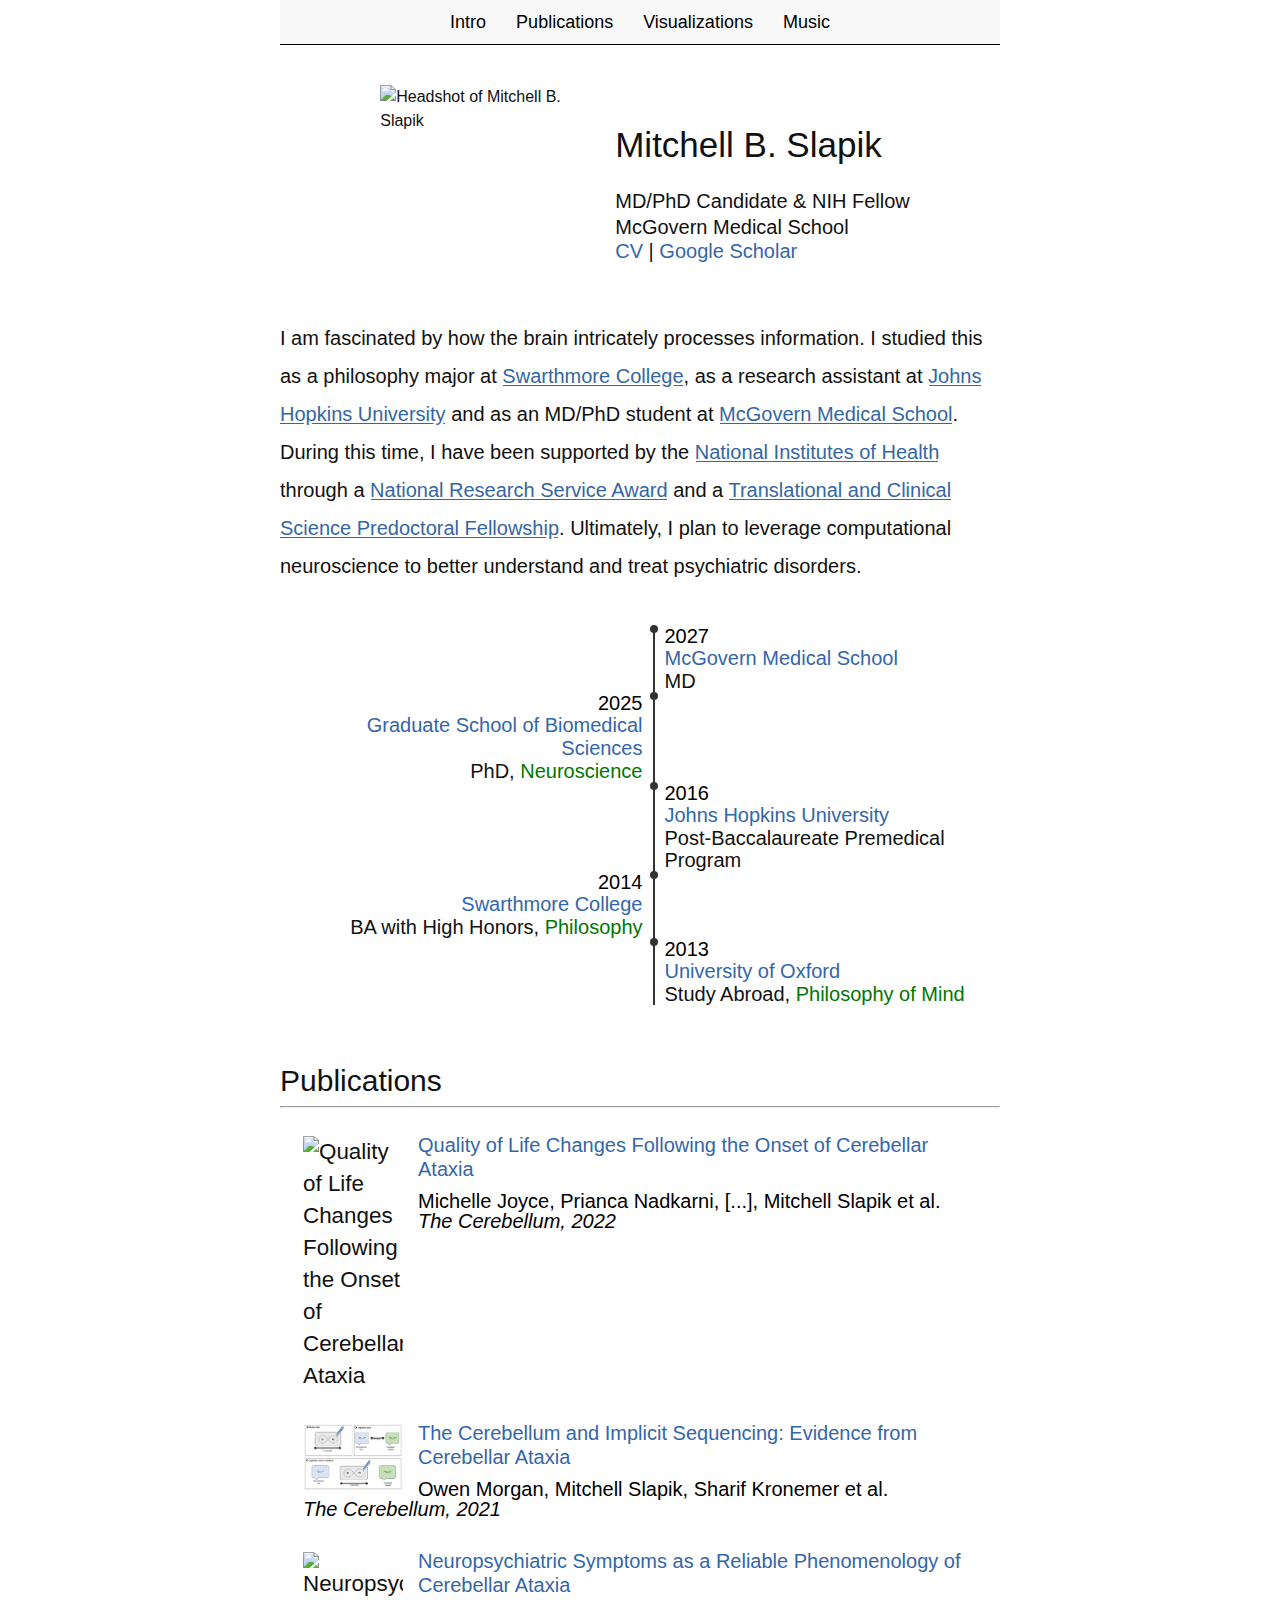
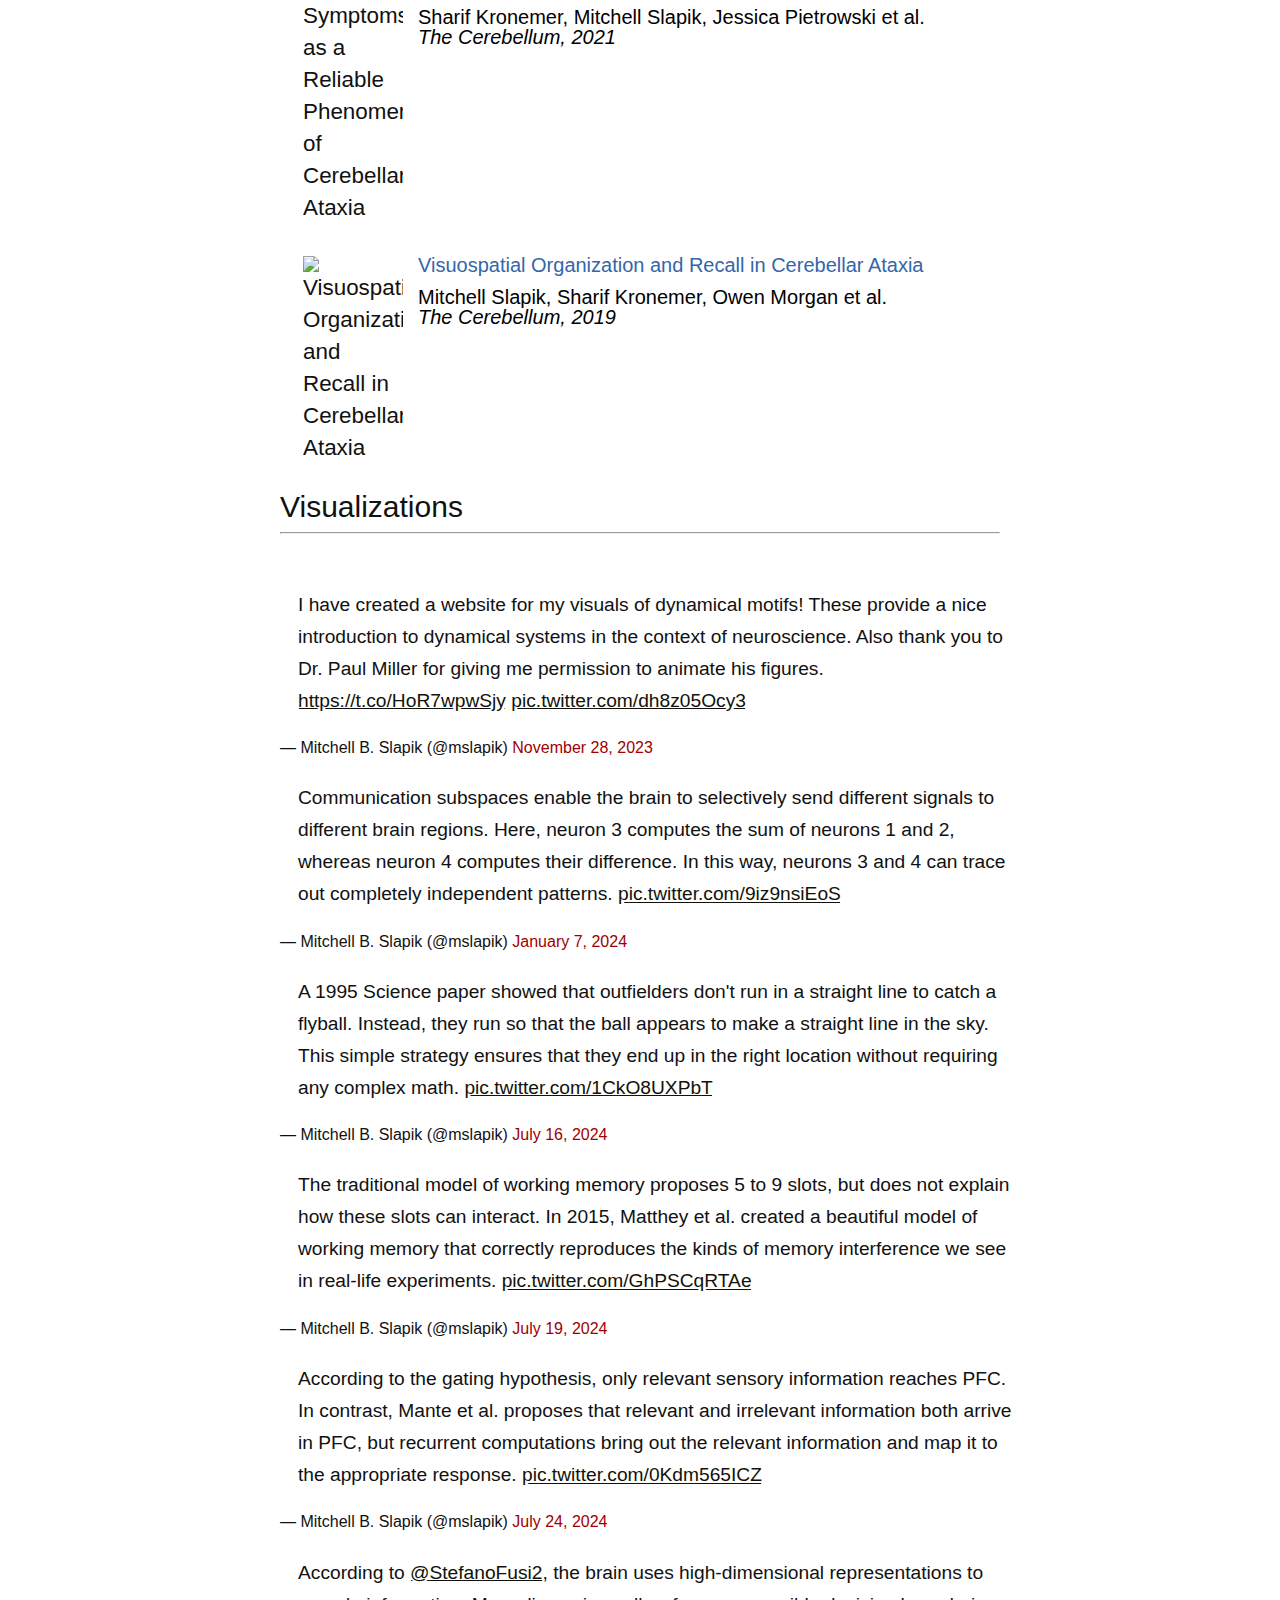
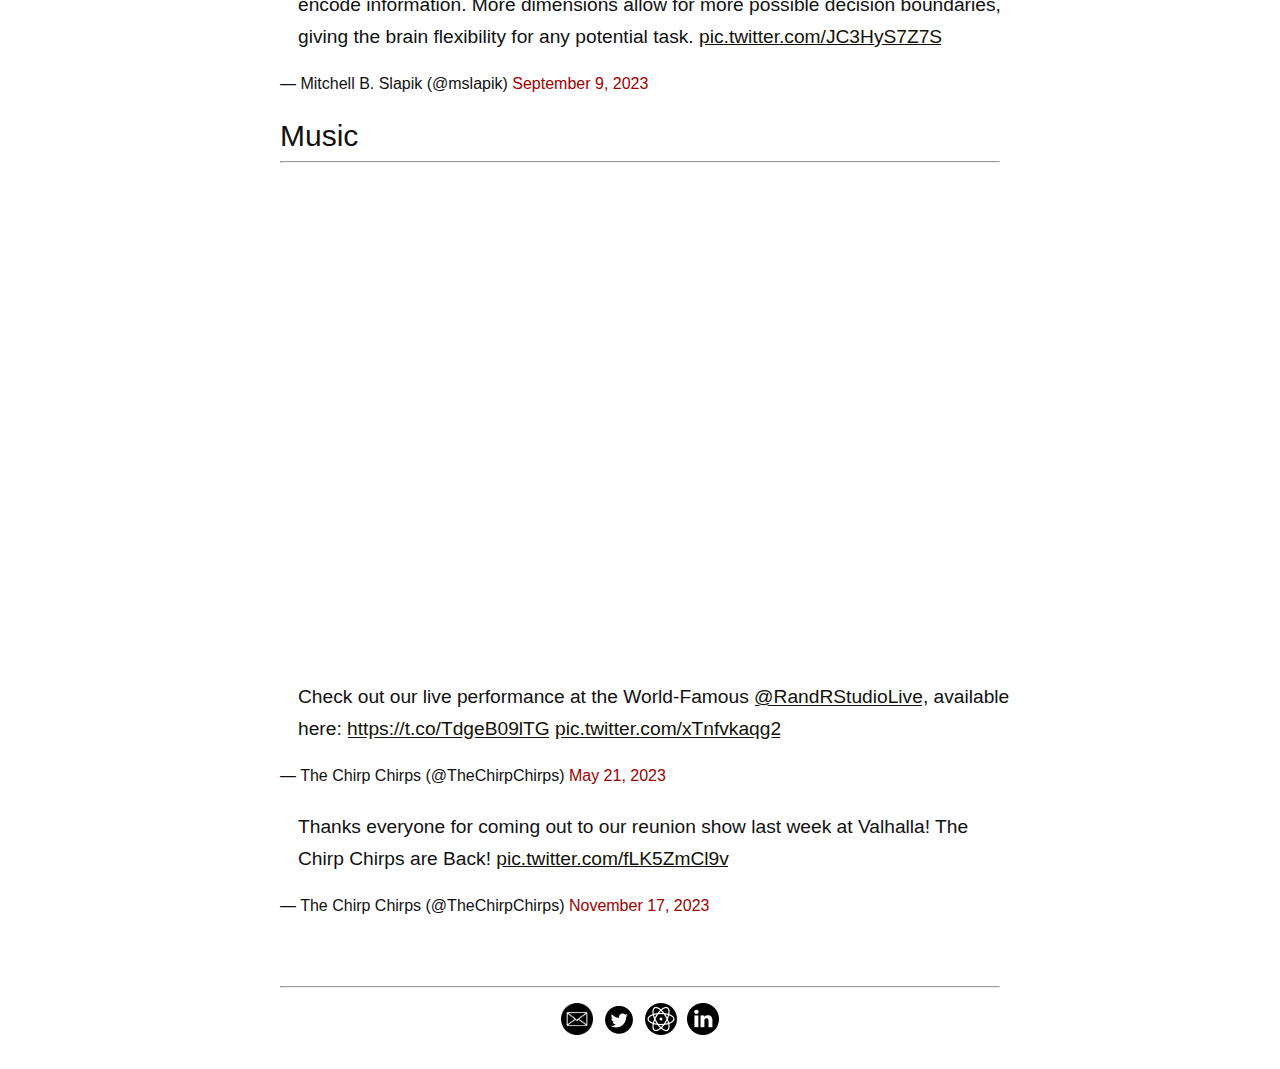
==== index.html @ 514d512d "Update index.html" ====
<!DOCTYPE html>
<html>

<head>
  <meta charset="utf-8">
  <meta http-equiv="X-UA-Compatible" content="IE=edge">
  <meta name="viewport" content="width=device-width, initial-scale=1.0, user-scalable=0" />
  <link rel="stylesheet" type="text/css" href="css/about.css" media="all">
  <!-- <link rel="stylesheet" type="text/css" href="./tufte.css" media="all" /> -->

  <title>About Mitchell B. Slapik</title>
  <!-- developed by https://www.fiverr.com/email_design  /> -->
  <meta name="description" content="Mitchell Slapik MD/PhD Candidate McGovern Medical School">
  <meta name="keywords" content="Mitchell Slapik, MD/PhD Candidate, Neuroscience, McGovern Medical School">
  <meta name="author" content="Mitchell Slapik">
  
  <!-- Google Fonts loaded here depending on setting in _data/options.yml true loads font, blank does not-->
  <link rel="stylesheet" type="text/css" href="css/css-tufte.css">
  <link rel="preconnect" href="https://fonts.googleapis.com">
  <link rel="preconnect" href="https://fonts.gstatic.com" crossorigin>
  <link href="https://fonts.googleapis.com/css2?family=Aptos&display=swap" rel="stylesheet">

  <style>
    /* Smooth scrolling */
    html {
      scroll-behavior: smooth;
    }

    /* Add margin-bottom to create space below the Spotify widget */
    .music-container {
      display: flex;
      justify-content: center;
      align-items: center;
      margin-top: 20px;
      margin-bottom: 20px;
    }

    /* Optional: If you want to add space above the footer */
    footer {
      margin-top: 20px; /* Adjust this margin as needed */
    }

    /* Optional: If you want to limit the width of the container */
    .music-container iframe {
      max-width: 100%;
    }

    /* Add this style rule to remove underlines from hyperlinks */
    a {
      text-decoration: none;
    }

    /* Menu styles */
    .menu {
      display: flex;
      justify-content: center;
      background-color: #f8f8f8;
      padding: 10px 0;
      position: sticky;
      top: 0;
      z-index: 1000;
      border-bottom: 1px solid #000000;
    }

    .menu a {
      margin: 0 15px;
      font-size: 18px;
      color: black;
      text-decoration: none;
    }

    .menu a:hover {
      text-decoration: underline;
    }

    /* Mobile menu styles */
    .menu-icon {
      display: none;
      cursor: pointer;
    }

    .dropdown-menu {
      display: none;
      flex-direction: column;
      background-color: #f8f8f8;
      width: 100%;
      border-top: none;
      max-height: 0;
      overflow: hidden;
      transition: max-height 0.5s ease-in-out, border-bottom 0.5s ease-in-out;
      border-bottom: 1px solid transparent;
    }

    .dropdown-menu a {
      margin: 5px 0;
      font-size: 18px;
      color: black;
      text-decoration: none;
      text-align: center;
      padding: 10px 0;
    }

    .dropdown-menu a:hover {
      text-decoration: underline;
    }

    .dropdown-menu.open {
      border-bottom-color: #000000;
    }

    @media (max-width: 768px) {
      .menu {
        justify-content: space-between;
        padding: 10px;
      }

      .menu a {
        display: none;
      }

      .menu-icon {
        display: block;
        width: 100%;
        text-align: center;
      }

      .dropdown-menu {
        display: flex;
      }
    }
  </style>
</head>

<body class="full-width">

  <header>
    <div class="menu">
      <div class="menu-icon" onclick="toggleMenu()">&#9776;</div>
      <a href="#intro">Intro</a>
      <a href="#publications">Publications</a>
      <a href="#visualizations">Visualizations</a>
      <a href="#music">Music</a>
    </div>
    <div class="dropdown-menu" id="dropdownMenu">
      <a href="#intro" onclick="scrollToSection('#intro')">Intro</a>
      <a href="#publications" onclick="scrollToSection('#publications')">Publications</a>
      <a href="#visualizations" onclick="scrollToSection('#visualizations')">Visualizations</a>
      <a href="#music" onclick="scrollToSection('#music')">Music</a>
    </div>
  </header>

  <article>
    <!-- set title / toggle blog vs not blog -->

    <div id="intro" style="text-decoration: none; padding-top: 30px;">
      <div style="display:table;" class="mblmdl">
        <div class="headshot">
          <img src="images/headshot.jpeg" style="width:100%; max-width:250px;" alt="Headshot of Mitchell B. Slapik">
        </div>
        <div style="margin-top:50px;">
          <h4 style="font-size:35px; line-height:40px; font-weight:500; ">Mitchell B. Slapik </h4><br>
          
          <span style="font-size: 20px;">MD/PhD Candidate & NIH Fellow</span><br>
          <div style="font-size:20px">McGovern Medical School</div>
          <div style="font-size:20px"><a style="color: rgb(52, 102, 170); text-decoration:none;" href="https://mitchellslapik.github.io/slapik | cv.pdf">CV</a> | <a style="color:rgb(52, 102, 170); text-decoration:none;" href="https://scholar.google.com/citations?user=2Y5HWYsAAAAJ&amp;hl=en">Google Scholar</a></div>
          <br>
          <img src="images/headshot.jpeg" style="width:100%; max-width:300px; margin-left: 30px;" class="mblview" alt="Headshot of Mitchell B. Slapik">
        </div>
      </div>

      <p></p>

      <p class="intro" style="padding-top: 10px; text-decoration: none;"> I am fascinated by how the brain intricately processes information. I studied this as a philosophy major at <a style="color:rgb(52, 102, 170);" href="https://www.swarthmore.edu/">Swarthmore College</a>, as a research assistant at <a style="color:rgb(52, 102, 170);" href="https://www.jhu.edu/">Johns Hopkins University</a> and as an MD/PhD student at <a style="color:rgb(52, 102, 170);" href="https://med.uth.edu/">McGovern Medical School</a>. 
        During this time, I have been supported by the <a style="color:rgb(52, 102, 170);" href="https://www.nih.gov/">National Institutes of Health</a> through a <a style="color:rgb(52, 102, 170);" href="https://researchtraining.nih.gov/programs/fellowships/F30">National Research Service Award</a> and a <a style="color:rgb(52, 102, 170);" href="https://gsbs.uth.edu/ccts-tl1/">Translational and Clinical Science Predoctoral Fellowship</a>.
        Ultimately, I plan to leverage computational neuroscience to better understand and treat psychiatric disorders.
        <br>
        </p>
    </div>

    <!-- Timeline section -->
    <div class="container" style="padding-top: 20px; padding-bottom: 60px; font-size:20px line-height:110" id="timeline">
      <div class="timelineitem">
        <div class="tdate" style="line-height:110%">2027</div>
        <a class="ttitle" href="https://med.uth.edu/" style="line-height:110%; font-weight:500">McGovern Medical School</a>
        <div class="tdesc" style="font-size:20px; line-height:110%">MD</div>
      </div>
      <div class="timelineitem">
        <div class="tdate" style="line-height:110%">2025</div>
        <a class="ttitle" href="https://gsbs.uth.edu/" style="line-height:110%; font-weight:500">Graduate School of Biomedical Sciences</a>
        <div class="tdesc" style="font-size:20px; line-height:110%">PhD, <span class="thigh">Neuroscience</span></div>
        <!-- <div class="tdesc" style="font-size:20px; line-height:110%">Advisor: Valentin Dragoi</div> -->
      </div>
      <div class="timelineitem">
        <div class="tdate" style="line-height:110%">2016</div>
        <a class="ttitle" href="https://www.jhu.edu/" style="line-height:110%; font-weight:500">Johns Hopkins University</a>
        <div class="tdesc" style="font-size:20px; line-height:110%">Post-Baccalaureate Premedical Program </div>
        <!-- <div class="tdesc" style="font-size:20px; line-height:110%">Advisor: Cherie Marvel </div> -->
      </div>
      <div class="timelineitem">
        <div class="tdate" style="line-height:110%">2014</div>
        <a class="ttitle" href="https://www.swarthmore.edu/" style="line-height:110%; font-weight:500">Swarthmore College</a>
        <div class="tdesc" style="font-size:20px; line-height:110%">BA with High Honors, <span class="thigh">Philosophy</span></div>
      </div>
      <div class="timelineitem">
        <div class="tdate" style="line-height:110%">2013</div>
        <a class="ttitle" href="https://www.ox.ac.uk/" style="line-height:110%; font-weight:500">University of Oxford</a>
        <div class="tdesc" style="font-size:20px; line-height:110%">Study Abroad, <span class="thigh">Philosophy of Mind</span></div>
      </div>
    </div>

    <!-- Publications section -->
    <div id="publications">
      <span style="font-size:30px; line-height:32px; " class="hash">Publications</span>
      <hr style="color:#000000; ">

      <div class="pub">
        <ul>
          <li> <img src="images/quality.png" class="pub-image" alt="Quality of Life Changes Following the Onset of Cerebellar Ataxia">
            <div class="pub-info">
              <h3><a style="font-style:normal; font-weight:500; color:rgb(52, 102, 170)" href="https://link.springer.com/article/10.1007/s12311-022-01393-5">Quality of Life Changes Following the Onset of Cerebellar Ataxia</a></h3>
              <a style="font-size:20px; color:black;" href="https://link.springer.com/article/10.1007/s12311-022-01393-5"> Michelle Joyce, Prianca Nadkarni, [...], <b style="font-weight: 400;">Mitchell Slapik</b> et al.<br>
                <i>The Cerebellum, 2022</i><br>
                <img src="images/quality.png" class="onlyMble" width="130" height="auto" alt="Quality of Life Changes Following the Onset of Cerebellar Ataxia">
              </a>
            </div>
          </li>
          <li> <img src="images/implicit.png" class="pub-image" alt="The Cerebellum and Implicit Sequencing: Evidence from Cerebellar Ataxia">
            <div class="pub-info">
              <h3><a style="font-style:normal; font-weight:500; color:rgb(52, 102, 170)" href="https://link.springer.com/article/10.1007/s12311-020-01206-7">The Cerebellum and Implicit Sequencing: Evidence from Cerebellar Ataxia</a></h3>
              <a style="font-size:20px; color:black;" href="https://link.springer.com/article/10.1007/s12311-020-01206-7"> Owen Morgan, <b style="font-weight: 400;">Mitchell Slapik</b>, Sharif Kronemer et al.<br>
                <i>The Cerebellum, 2021</i><br>
                <img src="images/implicit.png" class="onlyMble" width="130" height="auto" alt="The Cerebellum and Implicit Sequencing: Evidence from Cerebellar Ataxia">
              </a>
            </div>
          </li>
          <li> <img src="images/neuropsych.png" class="pub-image" alt="Neuropsychiatric Symptoms as a Reliable Phenomenology of Cerebellar Ataxia">
            <div class="pub-info">
              <h3><a style="font-style:normal; font-weight:500; color:rgb(52, 102, 170)" href="https://link.springer.com/article/10.1007/s12311-020-01195-7">Neuropsychiatric Symptoms as a Reliable Phenomenology of Cerebellar Ataxia</a></h3>
              <a style="font-size:20px; color:black;" href="https://link.springer.com/article/10.1007/s12311-020-01195-7"> Sharif Kronemer, <b style="font-weight: 400;">Mitchell Slapik</b>, Jessica Pietrowski et al.<br>
                <i>The Cerebellum, 2021</i><br>
                <img src="images/neuropsych.png" class="onlyMble" width="130" height="auto" alt="Neuropsychiatric Symptoms as a Reliable Phenomenology of Cerebellar Ataxia">
              </a>
            </div>
          </li>
          <li> <img src="images/visuospatial.jpeg" class="pub-image" alt="Visuospatial Organization and Recall in Cerebellar Ataxia">
            <div class="pub-info">
              <h3> <a style="font-style:normal; font-weight:500; color:rgb(52, 102, 170)" href="https://link.springer.com/article/10.1007/s12311-018-0948-z">Visuospatial Organization and Recall in Cerebellar Ataxia</a></h3>
              <a style="font-size:20px; color:black;" href="https://link.springer.com/article/10.1007/s12311-018-0948-z"> <b style="font-weight: 400;">Mitchell Slapik</b>, Sharif Kronemer, Owen Morgan et al.<br>
                <i>The Cerebellum, 2019</i><br>
                <img src="images/visuospatial.jpeg" class="onlyMble" width="130" height="auto" alt="Visuospatial Organization and Recall in Cerebellar Ataxia">
              </a>
            </div>
          </li>
        </ul>
        <!-- end publication list! -->
      </div>
    </div>

    <!-- Visualizations section -->
    <div id="visualizations">
      <span style="font-size:30px; line-height:32px; " class="hash">Visualizations</span>
      <hr style="color:#000000; ">
      <br>

      <div class="tweets">
        <blockquote class="twitter-tweet">
          <p lang="en" dir="ltr">I have created a website for my visuals of dynamical motifs! These provide a nice introduction to dynamical systems in the context of neuroscience. Also thank you to Dr. Paul Miller for giving me permission to animate his figures. <a href="https://t.co/HoR7wpwSjy">https://t.co/HoR7wpwSjy</a> <a href="https://t.co/dh8z05Ocy3">pic.twitter.com/dh8z05Ocy3</a></p>
          &mdash; Mitchell B. Slapik (@mslapik) <a href="https://twitter.com/mslapik/status/1729318711184539787?ref_src=twsrc%5Etfw">November 28, 2023</a>
        </blockquote>
        <script async src="https://platform.twitter.com/widgets.js" charset="utf-8"></script>
        <blockquote class="twitter-tweet">
          <p lang="en" dir="ltr">Communication subspaces enable the brain to selectively send different signals to different brain regions. Here, neuron 3 computes the sum of neurons 1 and 2, whereas neuron 4 computes their difference. In this way, neurons 3 and 4 can trace out completely independent patterns. <a href="https://t.co/9iz9nsiEoS">pic.twitter.com/9iz9nsiEoS</a></p>
          &mdash; Mitchell B. Slapik (@mslapik) <a href="https://twitter.com/mslapik/status/1744142687966478567?ref_src=twsrc%5Etfw">January 7, 2024</a>
        </blockquote>
        <script async src="https://platform.twitter.com/widgets.js" charset="utf-8"></script>
        <blockquote class="twitter-tweet">
          <p lang="en" dir="ltr">A 1995 Science paper showed that outfielders don't run in a straight line to catch a flyball. Instead, they run so that the ball appears to make a straight line in the sky. This simple strategy ensures that they end up in the right location without requiring any complex math. <a href="https://t.co/1CkO8UXPbT">pic.twitter.com/1CkO8UXPbT</a></p>
          &mdash; Mitchell B. Slapik (@mslapik) <a href="https://twitter.com/mslapik/status/1813031547580350524?ref_src=twsrc%5Etfw">July 16, 2024</a>
        </blockquote>
        <script async src="https://platform.twitter.com/widgets.js" charset="utf-8"></script>
        <blockquote class="twitter-tweet">
          <p lang="en" dir="ltr">The traditional model of working memory proposes 5 to 9 slots, but does not explain how these slots can interact. In 2015, Matthey et al. created a beautiful model of working memory that correctly reproduces the kinds of memory interference we see in real-life experiments. <a href="https://t.co/GhPSCqRTAe">pic.twitter.com/GhPSCqRTAe</a></p>
          &mdash; Mitchell B. Slapik (@mslapik) <a href="https://twitter.com/mslapik/status/1814142629493325954?ref_src=twsrc%5Etfw">July 19, 2024</a>
        </blockquote>
        <script async src="https://platform.twitter.com/widgets.js" charset="utf-8"></script>
        <blockquote class="twitter-tweet">
          <p lang="en" dir="ltr">According to the gating hypothesis, only relevant sensory information reaches PFC. In contrast, Mante et al. proposes that relevant and irrelevant information both arrive in PFC, but recurrent computations bring out the relevant information and map it to the appropriate response. <a href="https://t.co/0Kdm565ICZ">pic.twitter.com/0Kdm565ICZ</a></p>
          &mdash; Mitchell B. Slapik (@mslapik) <a href="https://twitter.com/mslapik/status/1816258734672220517?ref_src=twsrc%5Etfw">July 24, 2024</a>
        </blockquote>
        <script async src="https://platform.twitter.com/widgets.js" charset="utf-8"></script>
        <blockquote class="twitter-tweet">
          <p lang="en" dir="ltr">According to <a href="https://twitter.com/StefanoFusi2?ref_src=twsrc%5Etfw">@StefanoFusi2</a>, the brain uses high-dimensional representations to encode information. More dimensions allow for more possible decision boundaries, giving the brain flexibility for any potential task. <a href="https://t.co/JC3HyS7Z7S">pic.twitter.com/JC3HyS7Z7S</a></p>
          &mdash; Mitchell B. Slapik (@mslapik) <a href="https://twitter.com/mslapik/status/1700545481703588263?ref_src=twsrc%5Etfw">September 9, 2023</a>
        </blockquote>
        <script async src="https://platform.twitter.com/widgets.js" charset="utf-8"></script>
      </div>
      <br>
    </div>

    <!-- Music section -->
    <div id="music">
      <span style="font-size:30px; line-height:32px; ">Music</span> <br>
      <hr style="color:#000000; ">
      <br>
      
      <div class="music-container">
        <iframe style="border-radius:12px" src="https://open.spotify.com/embed/album/6KdzEUEBoN6nJVFHIMqw7b?utm_source=generator" width="550" height="400" frameBorder="0" allowfullscreen="" allow="autoplay; clipboard-write; encrypted-media; fullscreen; picture-in-picture" loading="lazy"></iframe>
      </div>
      <br>
      <div class="tweets">
        <blockquote class="twitter-tweet">
          <p lang="en" dir="ltr">Check out our live performance at the World-Famous <a href="https://twitter.com/RandRStudioLive?ref_src=twsrc%5Etfw">@RandRStudioLive</a>, available here: <a href="https://t.co/TdgeB09lTG">https://t.co/TdgeB09lTG</a> <a href="https://t.co/xTnfvkaqg2">pic.twitter.com/xTnfvkaqg2</a></p>
          &mdash; The Chirp Chirps (@TheChirpChirps) <a href="https://twitter.com/TheChirpChirps/status/1660347862041985025?ref_src=twsrc%5Etfw">May 21, 2023</a></blockquote>
        <script async src="https://platform.twitter.com/widgets.js" charset="utf-8"></script>
        <blockquote class="twitter-tweet"><p lang="en" dir="ltr">Thanks everyone for coming out to our reunion show last week at Valhalla! The Chirp Chirps are Back! <a href="https://t.co/fLK5ZmCl9v">pic.twitter.com/fLK5ZmCl9v</a></p>&mdash; The Chirp Chirps (@TheChirpChirps) <a href="https://twitter.com/TheChirpChirps/status/1725333888560517512?ref_src=twsrc%5Etfw">November 17, 2023</a></blockquote> <script async src="https://platform.twitter.com/widgets.js" charset="utf-8"></script>

        <br>
      </div>
      <br>
    </div>
  </article>

  <footer>
    <hr style="color:#000000;">
    <table border="0" cellspacing="0" cellpadding="0" align="center" class="social">
      <tr>
        <td><a href="mailto:mslapik@gmail.com" target="_blank"><img src="images/email.png" style="width:32px; height:32px;" alt="Email"></a></td>
        <td width="10">&nbsp;</td>
        <td><a href="https://twitter.com/mslapik" target="_blank"><img src="images/twitter.png" style="width:32px; height:32px;" alt="Twitter"></a></td>
        <td width="10">&nbsp;</td>
        <td><a href="https://scholar.google.com/citations?user=2Y5HWYsAAAAJ&hl=en" target="_blank"><img src="images/scholar.png" style="width:32px; height:32px;" alt="Google Scholar"></a></td>
        <td width="10">&nbsp;</td>
        <td><a href="https://www.linkedin.com/in/mitchell-b-slapik-52444a247/" target="_blank"><img src="images/linkedin.png" style="width:32px; height:32px;" alt="LinkedIn"></a></td>
      </tr>
    </table>
    <br>
  </footer>

  <script>
    function toggleMenu() {
      var menu = document.getElementById('dropdownMenu');
      if (menu.style.maxHeight) {
        menu.style.maxHeight = null;
        menu.classList.remove('open');
      } else {
        menu.style.maxHeight = menu.scrollHeight + "px";
        menu.classList.add('open');
      }
    }

    function scrollToSection(id) {
      var menuHeight = document.querySelector('.menu').offsetHeight;
      const element = document.querySelector(id);
      const offset = element.getBoundingClientRect().top + window.scrollY - menuHeight;
      window.scrollTo({
        top: offset,
        behavior: 'smooth'
      });
    }
  </script>
</body>
</html>
---- css/about.css ----
@charset "UTF-8";
/* Nicola Potts Global Styles */


/* http://meyerweb.com/eric/tools/css/reset/ 
   v2.0 | 20110126
   License: none (public domain)
*/
@import url('https://fonts.googleapis.com/css2?family=Aptoss&display=swap');

html, body, div, span, applet, object, iframe,
h1, h2, h3, h4, h5, h6, p, blockquote, pre,
a, abbr, acronym, address, big, cite, code,
del, dfn, em, img, ins, kbd, q, s, samp,
small, strike, strong, sub, sup, tt, var,
b, u, i, center,
dl, dt, dd, ol,
ul, li,
fieldset, form, label, legend,
table, caption, tbody, tfoot, thead, tr, th, td,
article, aside, canvas, details, embed, 
figure, figcaption, footer, header, hgroup, 
menu, nav, output, ruby, section, summary,
time, mark, audio, video {
  margin: 0;
  
  padding: 0;
  border: 0;
  font-size: 100%;
  font-family: 'Aptos', sans-serif;
	max-width: 800px; /* Adjust this value as needed */
    margin-left: auto;
    margin-right: auto;
  /*font: bistream vera sans;*/
}

/* HTML5 display-role reset for older browsers */
article, aside, details, figcaption, figure, 
footer, header, hgroup, menu, nav, section {
  display: block;
}
body {
  line-height: 125%;
font-family: 'Aptos', sans-serif;
  font-weight: 300 !important;
  background-color:#FFF !important;
  font-family: 'Aptos', sans-serif;
}

a{text-decoration: none;}

ol, ul {
  list-style: none;
}

blockquote:before, blockquote:after,
q:before, q:after {
  content: '';
  content: none;
}
table {
  border-collapse: collapse;
  border-spacing: 0;
  font-family: 'Aptos', sans-serif;
 
  margin:0 auto;
	max-width: 800px; /* Adjust this value as needed */
    margin-left: auto;
    margin-right: auto;
}



.standfirst h2{
  font-size: 40px !important;
  line-height: 44px !important;
   font-weight:400 !important;
}

/* general classes */

body {
  min-height:100%;
  /*max-width: 900px;*/
  width: 100%;
  font-family: 'Aptos', sans-serif;
}


p.align-right {
  width:100%;
  text-align:right;
}

/* text general */

body {
  /*font-family: 'Roboto', sans-serif;*/
  color:#000000;
  font-size:20px;
  line-height:24px;
  margin: 0 auto;
  
}


h1 { 
  /*font-family: 'Roboto', sans-serif;*/
  font-size: 35px;
  font-weight: 300;
  line-height: 74px;
  margin-left:-0px;
  margin-top: 5px;
  margin-bottom:-0px;
  -webkit-font-smoothing: antialiased;
   color: rgb(52, 102, 170);
}

h2 { 
  font-size: 30px;
  line-height: 30px;
  margin-bottom:0.4em;
   font-style:normal;
  -webkit-font-smoothing: antialiased;
  font-weight:300;
}

h3 { 
  font-size: 20px;
  line-height: 36px;
  margin-bottom:0.6em;
  -webkit-font-smoothing: antialiased;
  font-weight:300;
  width:80%;
}

p em {
  /*font-family: 'Roboto', sans-serif;;*/
  font-style:normal;
}

p, ul {
  margin-bottom:1em;
}

.icon {
  display: inline-block;
}

.standfirst {
  font-size: 20px;
  line-height: 26px;
  -webkit-font-smoothing: antialiased;
  margin-bottom: 0px;
  display:table-cell;
  vertical-align:middle;
  padding-left:10px;
}


.headshot {
  display:table-cell;
  vertical-align:top;
  max-width: 225px;
  padding: 10px;
  margin-right:10px;
}

/* Layout */

#container {
  position:relative;
  /*width:980px;*/
/*  margin:80px auto 80px auto;
  padding:0 40px 0 40px;*/
  z-index:100;
max-width: 800px; /* Adjust this value as needed */
    margin-left: auto;
    margin-right: auto;
}

#container h4{ margin-bottom:-30px;	
max-width: 800px; /* Adjust this value as needed */
    margin-left: auto;
    margin-right: auto;}

/* publication list */
.pub {
  font-size:16px;
}
.pub h3 {
  font-size:20px;
  width: 100%;
  text-transform:none;
  line-height: 120%;
  font-weight: 300;
   color: rgb(52, 102, 170);
}
.pub ul {
  list-style-type: none;
}

.pub li img {
  float: left;
  margin: 0 15px 0 0;
}
 
.pub li p {
  text-align: left;
}
 
.pub li {
  padding: 5px;
  overflow: auto;
}
 
.pub li:hover {
  background: #eee;
  cursor: pointer;
}

.pub blockquote {
  font-size:20px;
  font-style:none;
}

/* image to the left of pub info */
.pub .pub-image {
  float: left;
  width: 100px;
}
 /*
div .pub-info {
  float:left;
  width: 78%;
  margin-left: 20px;
  margin-right: 20px;
  margin-bottom: 0px;
  line-height: 1.2;
 
  overflow: hidden;
  max-height: 120px;
  -webkit-transition: max-height .6s linear;
  -moz-transition: max-height .6s linear;
  transition: max-height .6s linear;
  */
}

.pub-info p {
  line-height: 1.2;
}
.pub-info{
  line-height: 20px !important;
}

.pub-info blockquote {
  text-align: justify;
}

.pub-info h3 {
  margin-bottom: 10px;
  margin-top:-3px;
  font-size:20px;
}

/* hidden div for abstract */
.abstract {
  text-align: justify;
  display: none;
  width: auto;
  height: auto;
  padding-bottom: 20px;
}

.desktopview{ display:block;}
.mblview{ display:none;}

.intro {
  font-size: 20px;
  line-height:190%;
  font-family: 'Aptos', sans-serif;
}



#timeline {
  font-size: 20
	  ;
  font-weight: 300;
}
@media (min-width: 768px) 
	{
		  .timelineitem:nth-child(odd) {
			left: 12.5px;
			margin-left: 50%;
			border-left: 2px solid #333;
			text-align: left;
			 line-height:20px;
			 font-family: 'Aptos', sans-serif;
		  }
		  
		 

		  .timelineitem:nth-child(even) {
			left: -12.5px;
			margin-right: 50%;
			margin-left: 5px;
			border-right: 2px solid #333;
			text-align: right;
			 line-height:20px;
			 font-family: 'Aptos', sans-serif;
		  }
		  .timelineitem {
			width: 50%;
			position: relative;
			padding: 0px 10px 0px 10px;
			 line-height:20px;
			 font-family: 'Aptos', sans-serif;
		  }
		  .timelineitem:nth-child(odd):before {
		   left: -5px;
		  }
		  .timelineitem:nth-child(even):before {
			right: -5px;
		  }
		  
		  .hash{text-align: center !important;} 
		  
		
	}

.timelineitem:before {
  width: 8px;
  height: 8px;
  background: #333;
  content: "";
  display: block;
  position: absolute;
  top: 0;
  border-radius: 5px;
}

.onlyMble{ display:none;}

@media (max-width: 767px) 
	{
		  .timelineitem {
			border-left: 5px solid #333;
			text-align: left;
			margin-left: 10px;
			padding: 5px;
			position: relative;
		  }
		  .timelineitem:before {
			left: -8px;
		  }

		  
		   .mblmdl {
		  
		  text-align: center !important;
		  
		  margin:0 auto !important;
		  margin-top:-50px !important;
		  
		}
		center{padding-top:10px !important;}
    
	}

.tdate {
  font-size: 20px;
  font-weight: 300;
  margin-bottom: 0px;
  line-height:26px;
  color:#000000;
}
.ttitle {
  font-size: 20px;
  font-weight: 300;
  line-height:26px;
color: rgb(52, 102, 170);
}
.tdesc {
  font-size: 20px;
  font-weight: 300;
  line-height:26px;
}
@media (max-width: 768px) 
	{
		  .tdate {
			font-size: 20px;
			line-height:28px;
		  }
		  .ttitle {
			font-size: 20px;
			line-height:28px;
		  }
		  .tdesc {
			font-size: 20px;
			line-height:28px;
		  }
		  
		  .onlyMble{ display:block; padding-bottom:20px; padding-top:5px; padding-left:31%;padding-top: 30px!important; }
		  
      .pub li img{padding-top: 30px!important;}
		  header > nav.group, body footer { width: 100%; text-align:left !important;color:#000000; font-weight:300; font-family: 'Aptos', sans-serif; font-size:20px;}
	
		  
		  .pub-image{display:none;}
		  
		  .headshot{ display:none;}
		.mblview{ display:block;margin-left: 0px !important;}

		  
		  .standfirst h2{
		  font-size: 30px !important;
		  line-height: 36px !important;
		   font-weight:500;
		}
		.intro {
		  font-size: 20px !important;	
		text-decoration: none;

		}

		.pub {
		  font-size: 20px !important;
		  line-height:150% !important;
			
		}

	}
	
.thigh {
  color: #070;
}
.quote {
  color: #777;
  text-align: center;
  font-style: normal;
  font-weight: 300;
  padding: 90px 0 50px;
}

.music {
    display: flex;
    flex-wrap: wrap;
    gap: 0px;
}

@media (min-width: 1024px){
    .tweets {
        display: flex;
        flex-wrap: wrap;
/*        justify-content: space-between;*/
    }
    .tweets .twitter-tweet.twitter-tweet-rendered {
        margin-top: 0px!important;
    justify-content: center;
    align-items: center;    }
}
---- css/css-tufte.css ----
@charset "UTF-8";
/*****************************************************************************/
/*
/* Tufte Jekyll blog theme
/* Based on Tufte CSS by Dave Liepmann ( https://github.com/edwardtufte/tufte-css )
/*
/* The README.md will show you how to set up your site along with other goodies
/*****************************************************************************/


@import url('https://fonts.googleapis.com/css2?family=Open+Sans&display=swap');

/* This file contains all the constants for colors and font styles */
/** Syntax highlighting styles */
.highlight { margin-bottom: 15px; }

.highlight { background: #fffff8; }


/* clearfix hack after Cederholm (group class name) */
.group:after { content: ""; display: table; clear: both; }

html, body { height: 100%; }

html { text-align: baseline; font-size: 11px; -webkit-font-smoothing: antialiased; -moz-osx-font-smoothing: grayscale; }

@media screen and (min-width: 800px) { html, body, p { font-size: 12px; } }

@media screen and (min-width: 900px) { html, body, p { font-size: 13px; } }

@media screen and (min-width: 1000px) { html, body, p { font-size: 14px; } }

@media screen and (min-width: 1100px) { html, body, p { font-size: 15px; } }

@media screen and (min-width: 1200px) { html, body, p { font-size: 16px; } }

@media screen and (min-width: 1300px) { html, body, p { font-size: 17px; } }

.mjx-math { font-size: 1.3rem; }

a { color: #a00000; text-decoration: none; }
a {
  text-decoration: none;
}

p > a, cite > a, span > a { color: #111; text-decoration: none; background: -webkit-linear-gradient(#fffff8, #fffff8), -webkit-linear-gradient(#fffff8, #fffff8), -webkit-linear-gradient(currentColor, currentColor); background: linear-gradient(#fffff8, #fffff8), linear-gradient(#fffff8, #fffff8), linear-gradient(currentColor, currentColor); -webkit-background-size: 0.05em 1px, 0.05em 1px, 1px 1px; -moz-background-size: 0.05em 1px, 0.05em 1px, 1px 1px; background-size: 0.05em 1px, 0.05em 1px, 1px 1px; background-repeat: no-repeat, no-repeat, repeat-x; text-shadow: 0.03em 0 #fffff8, -0.03em 0 #fffff8, 0 0.03em #fffff8, 0 -0.03em #fffff8, 0.06em 0 #fffff8, -0.06em 0 #fffff8, 0.09em 0 #fffff8, -0.09em 0 #fffff8, 0.12em 0 #fffff8, -0.12em 0 #fffff8, 0.15em 0 #fffff8, -0.15em 0 #fffff8; background-position: 0% 93%, 100% 93%, 0% 93%; }

body { width: 87.5%; margin-left: auto; margin-right: auto; padding-left: 12.5%; 'Open Sans', sans-serif; background-color: #fffff8; color: #111; max-width: 1400px; counter-reset: sidenote-counter; }

h1 { font-weight: 400; margin-top: 1.568rem; margin-bottom: 1.568rem; font-size: 2.5rem; line-height: 0.784; }

h2 { font-style: normal; font-weight: 300; margin-top: 1.866666666666667rem; margin-bottom: 0; font-size: 2.1rem; line-height: 0.933333333333333; }

h3 { font-style: italic; font-weight: 400; font-size: 1.8rem; margin-top: 2.1777777777777778rem; margin-bottom: 0; line-height: 1.08888888888889; }

p .subtitle { font-style: italic; margin-top: 2.1777777777777778rem; margin-bottom: 2.1777777777777778rem; font-size: 1.8rem; display: block; line-height: 1.08888888888889; }

p, ol, ul { font-size: 1.4rem; }

p, li { line-height: 2rem; margin-top: 1.4rem; padding-right: 2rem; vertical-align: baseline; }

/* Chapter Epigraphs */
div.epigraph { margin: 3.5636rem 0; }

div.epigraph > blockquote { margin-top: 3rem; margin-bottom: 3rem; }

div.epigraph > blockquote, div.epigraph > blockquote > p { font-style: italic; }

div.epigraph > blockquote > footer { font-style: normal; width: 45%; padding-left: 2.5%; padding-right: 2.5%; padding-top: 0; margin-top: 0.4455rem; margin-bottom: 3.1182rem; }

div.epigraph > blockquote > footer > cite { font-style: italic; }

/* end chapter epigraphs styles */
blockquote p, blockquote footer { width: 45%; padding-left: 2.5%; padding-right: 2.5%; font-size: larger; }

blockquote footer { font-size: 1.1rem; line-height: 1.78181818; margin-top: 1.78181818rem; margin-bottom: 1.78181818rem; text-align: right; }

/* blockquote footer { width: 45%; text-align: right; } */
.sans { font-family: "Gill Sans", "Gill Sans MT", "Gotham Narrow", "Lato", Calibri, sans-serif; letter-spacing: .03em; }

pre, pre code, p code, p pre code { font-family: Consolas, "Liberation Mono", Menlo, Courier, monospace; font-size: 1.2rem; line-height: 1.71428571; margin-top: 1.71428571rem; }

h1 code, h2 code, h3 code { font-size: 0.80em; }

/*-- Table styling section - For Tufte-Jekyll, booktabs style is default for Markdown tables  --*/
table, table.booktabs { width: auto; border-spacing: 0px; border-top: 0; border-bottom: 0; }

.booktabs th, th { border-bottom: 1px solid #333333; padding: 0.65ex 0.5em 0.4ex 0.5em; font-weight: normal; }

th, td { font-size: 1.2rem; line-height: 1.71428571; }

.booktabs th.cmid, th { border-bottom: 1px solid #737373; }

.booktabs th.nocmid { border-bottom: none; }

.booktabs tbody tr:first-child td, tr:first-child td { padding-top: 0.65ex; }

/* add space between thead row and tbody */
/*.booktabs td, td { padding-left: 0.5em; padding-right: 0.5em; text-align: left; }*/

.booktabs caption, caption { font-size: 90%; text-align: left; width: auto; margin-left: auto; margin-right: auto; margin-top: 1ex; caption-side: top; }

.booktabs tbody tr, .booktabs thead tr th.l, .booktabs td.l { text-align: left !important; }

.booktabs tbody tr, .booktabs thead tr th.c, .booktabs td.c { text-align: center !important; }

.booktabs tbody tr, .booktabs thead tr th.r, .booktabs td.r { text-align: right !important; }

.table-caption { float: right; clear: right; margin-right: -60%; width: 50%; margin-top: 0; margin-bottom: 0; font-size: 1.0rem; line-height: 1.96; }

/* -- End of Table Styling section --*/
/* Basic Layout stuff --*/
article { position: relative; padding: 1 rem 0rem 2.5rem 0rem; }

section { padding-top: 1rem; padding-bottom: 1rem; }

ul, ol { width: 95%; list-style-type: none; }

figure, figure img.maincolumn { max-width: 55%; -webkit-margin-start: 0; -webkit-margin-end: 0; margin-bottom: 3em; }

figcaption { float: right; clear: right; margin-right: -50%; margin-top: 0; margin-bottom: 0; font-size: 1.0rem; line-height: 1.6; vertical-align: baseline; position: relative; max-width: 40%; }

figure.fullwidth figcaption { float: left; margin-right: 0%; margin-left: 33%; max-width: 100%; }

img { max-width: 100%; }

.sidenote, .marginnote { float: right; clear: right; margin-right: -60%; width: 50%; margin-top: 0; margin-bottom: 1.96rem; font-size: 1.0rem; line-height: 1.96; vertical-align: baseline; position: relative; }

li .sidenote, li .marginnote { margin-right: -80%; }

blockquote .sidenote, blockquote .marginnote { margin-right: -79%; }

.sidenote-number { counter-increment: sidenote-counter; }

.sidenote-number:after, .sidenote:before { content: counter(sidenote-counter) " "; font-family: et-bembo-roman-old-style; color: #a00000; position: relative; vertical-align: baseline; }

.sidenote-number:after { content: counter(sidenote-counter); font-size: 1rem; top: -0.5rem; left: 0.1rem; }

.sidenote:before { content: counter(sidenote-counter) ". "; color: #a00000; top: 0rem; }

p, footer, div.table-wrapper, .MJXc-display { width: 100%; }

div.table-wrapper, table { overflow-x: auto; }

@media screen and (max-width: 760px) { p, footer { width: 100%; } pre code { width: 87.5%; } ul { width: 100%; } figure { max-width: 90%; } figcaption, figure.fullwidth figcaption { margin-right: 0%; max-width: none; } blockquote p, blockquote footer, div.epigraph > blockquote > footer, .MJXc-display { width: 80%; padding-left: 5%; padding-right: 5%; } }

.marginnote code, .sidenote code { font-size: 1rem; }

pre { width: 52.5%; padding-left: 2.5%; overflow-x: auto; }

.fullwidth, li.listing div { max-width: 90%; }

.full-width .sidenote, .full-width .sidenote-number, .full-width .marginnote { display: none; }

span.newthought { font-variant: small-caps; font-size: 1.2em; letter-spacing: 0.05rem; }

input.margin-toggle { display: none; }

label.sidenote-number { display: inline; }

label.margin-toggle:not(.sidenote-number) { display: none; }


@media (max-width: 760px) { label.margin-toggle:not(.sidenote-number) { display: inline; color: #a00000; } .sidenote, .marginnote { display: none; } .margin-toggle:checked + .sidenote, .margin-toggle:checked + .marginnote { display: block; float: left; left: 1rem; clear: both; width: 95%; margin: 1rem 2.5%; vertical-align: baseline; position: relative; } label { cursor: pointer; } pre, pre code, p code, p pre code { width: 90%; padding: 0; } .table-caption { display: block; float: right; clear: both; width: 98%; margin-top: 1rem; margin-bottom: 0.5rem; margin-left: 1%; margin-right: 1%; vertical-align: baseline; position: relative; }  div.table-wrapper { border-right: 1px solid #efefef; } img { max-width: 100%; } figcaption.maincolumn-figure, figure.fullwidth figcaption { float: none; text-align: center; } figure.fullwidth figcaption { margin-left: 0; } }

/*--- End of Basic Layout stuff from tufte.css ---*/
/* -- Jekyll specific styling --*/
.contrast { color: #a00000; }

.smaller { font-size: 80%; }



nav.group a.active:before { content: "\0003c\000a0"; }

nav.group a.active:after { content: "\000a0\0003e"; }

header > nav a { font-size: 1.2rem; font-family: "Gill Sans", "Gill Sans MT", "Gotham Narrow", "Lato", Calibri, sans-serif;   color: #a00000; padding-top: 1.5rem; text-decoration: none; display: inline-block; float: left; margin-top: 0; margin-bottom: 0; padding-right: 2rem; vertical-align: baseline; }

header > nav a img { height: 5rem; position: relative; max-width: 100%; top: -1.5rem; }

ul.footer-links, .credits { list-style: none; text-align: center; margin: 0 auto; }

ul.footer-links li { display: inline; padding: 0.5rem 0.25rem; }

.credits { padding: 1rem 0rem; }

.credits { font-family: "Gill Sans", "Gill Sans MT", "Gotham Narrow", "Lato", Calibri, sans-serif; }

.credits a { color: #a00000; }

body.full-width, .content-listing, ul.content-listing li.listing { width: 90%; margin-left: auto; margin-right: auto; padding: 0% 5%; }

.full-width article p { width: 100% !important; }

h1.content-listing-header { font-style: normal; text-transform: uppercase; letter-spacing: 0.2rem; font-size: 1.8rem; }

li.listing hr { width: 100%; }

.listing, .listing h3 { display: inline-block; margin: 0; }

li.listing { margin: 0; }

li.listing p { width: 100%; }

li.listing:last-of-type { border-bottom: none; margin-bottom: 1.4rem; }

li.listing h3.new { text-transform: uppercase; font-style: normal; }

hr.slender { border: 0; height: 1px; margin-top: 1.4rem; margin-bottom: 1.4rem; background-image: -webkit-linear-gradient(left, rgba(0, 0, 0, 0), rgba(0, 0, 0, 0.75), rgba(0, 0, 0, 0)); background-image: -moz-linear-gradient(left, rgba(0, 0, 0, 0), rgba(0, 0, 0, 0.75), rgba(0, 0, 0, 0)); background-image: -ms-linear-gradient(left, rgba(0, 0, 0, 0), rgba(0, 0, 0, 0.75), rgba(0, 0, 0, 0)); background-image: -o-linear-gradient(left, rgba(0, 0, 0, 0), rgba(0, 0, 0, 0.75), rgba(0, 0, 0, 0)); }

@media screen { .print-footer { display: none; } }

@media print { * { -webkit-transition: none !important; transition: none !important; } *, *:before, *:after { background: transparent !important; box-shadow: none !important; text-shadow: none !important; } @page { margin: 0.75in 0.5in 0.75in 0.5in;
    orphans: 4;
    widows: 2; } body { font-size: 12pt; } html body span.print-footer { font-family: "Gill Sans", "Gill Sans MT", "Gotham Narrow", "Lato", Calibri, sans-serif; font-size: 9pt; margin-top: 22.4pt; padding-top: 4pt; border-top: 1px solid #000; } thead { display: table-header-group; } tr, img { page-break-inside: avoid; } img { max-width: 100% !important; } p, h2, h3 { orphans: 4; widows: 4; } article h2, article h2 h3, article h3, article h3 h4, article h4, article h4 h5 { page-break-after: avoid; } body header, body footer { display: none; } }

/* --- Icomoon icon fonts CSS --*/
@font-face { font-family: 'icomoon'; src: url("../fonts/fonts-icomoon.eot"); src: url("../fonts/fonts-icomoon.eot#iefix") format("embedded-opentype"), url("../fonts/fonts-icomoon.ttf") format("truetype"), url("../fonts/fonts-icomoon.woff") format("woff"), url("../fonts/fonts-icomoon.svg") format("svg"); font-weight: normal; font-style: normal; font-display: block; }

[class^="icon-"], [class*=" icon-"] { /* use !important to prevent issues with browser extensions that change fonts */ font-family: 'icomoon' !important; speak: none; font-style: normal; font-weight: normal; font-variant: normal; text-transform: none; line-height: 1; /* Better Font Rendering =========== */ -webkit-font-smoothing: antialiased; -moz-osx-font-smoothing: grayscale; }

.icon-mail3:before { content: "\ea85"; }

.icon-amazon:before { content: "\ea87"; }

.icon-google2:before { content: "\ea89"; }

.icon-facebook2:before { content: "\ea91"; }

.icon-twitter:before { content: "\ea96"; }

.icon-rss2:before { content: "\ea9c"; }

.icon-youtube:before { content: "\ea9d"; }

.icon-vimeo2:before { content: "\eaa1"; }

.icon-lanyrd:before { content: "\eaa2"; }

.icon-flickr3:before { content: "\eaa5"; }

.icon-behance2:before { content: "\eaa9"; }

.icon-dropbox:before { content: "\eaae"; }

.icon-github:before { content: "\eab0"; }

.icon-blogger2:before { content: "\eab8"; }

.icon-soundcloud2:before { content: "\eac4"; }

.icon-skype:before { content: "\eac5"; }

.icon-reddit:before { content: "\eac6"; }

.icon-linkedin:before { content: "\eac9"; }

.icon-pinterest:before { content: "\ead1"; }

.icon-paypal:before { content: "\ead8"; }

.icon-html-five:before { content: "\eae4"; }

/*-- End of Icomoon icon font section --*/

/*# sourceMappingURL=tufte.css.map */
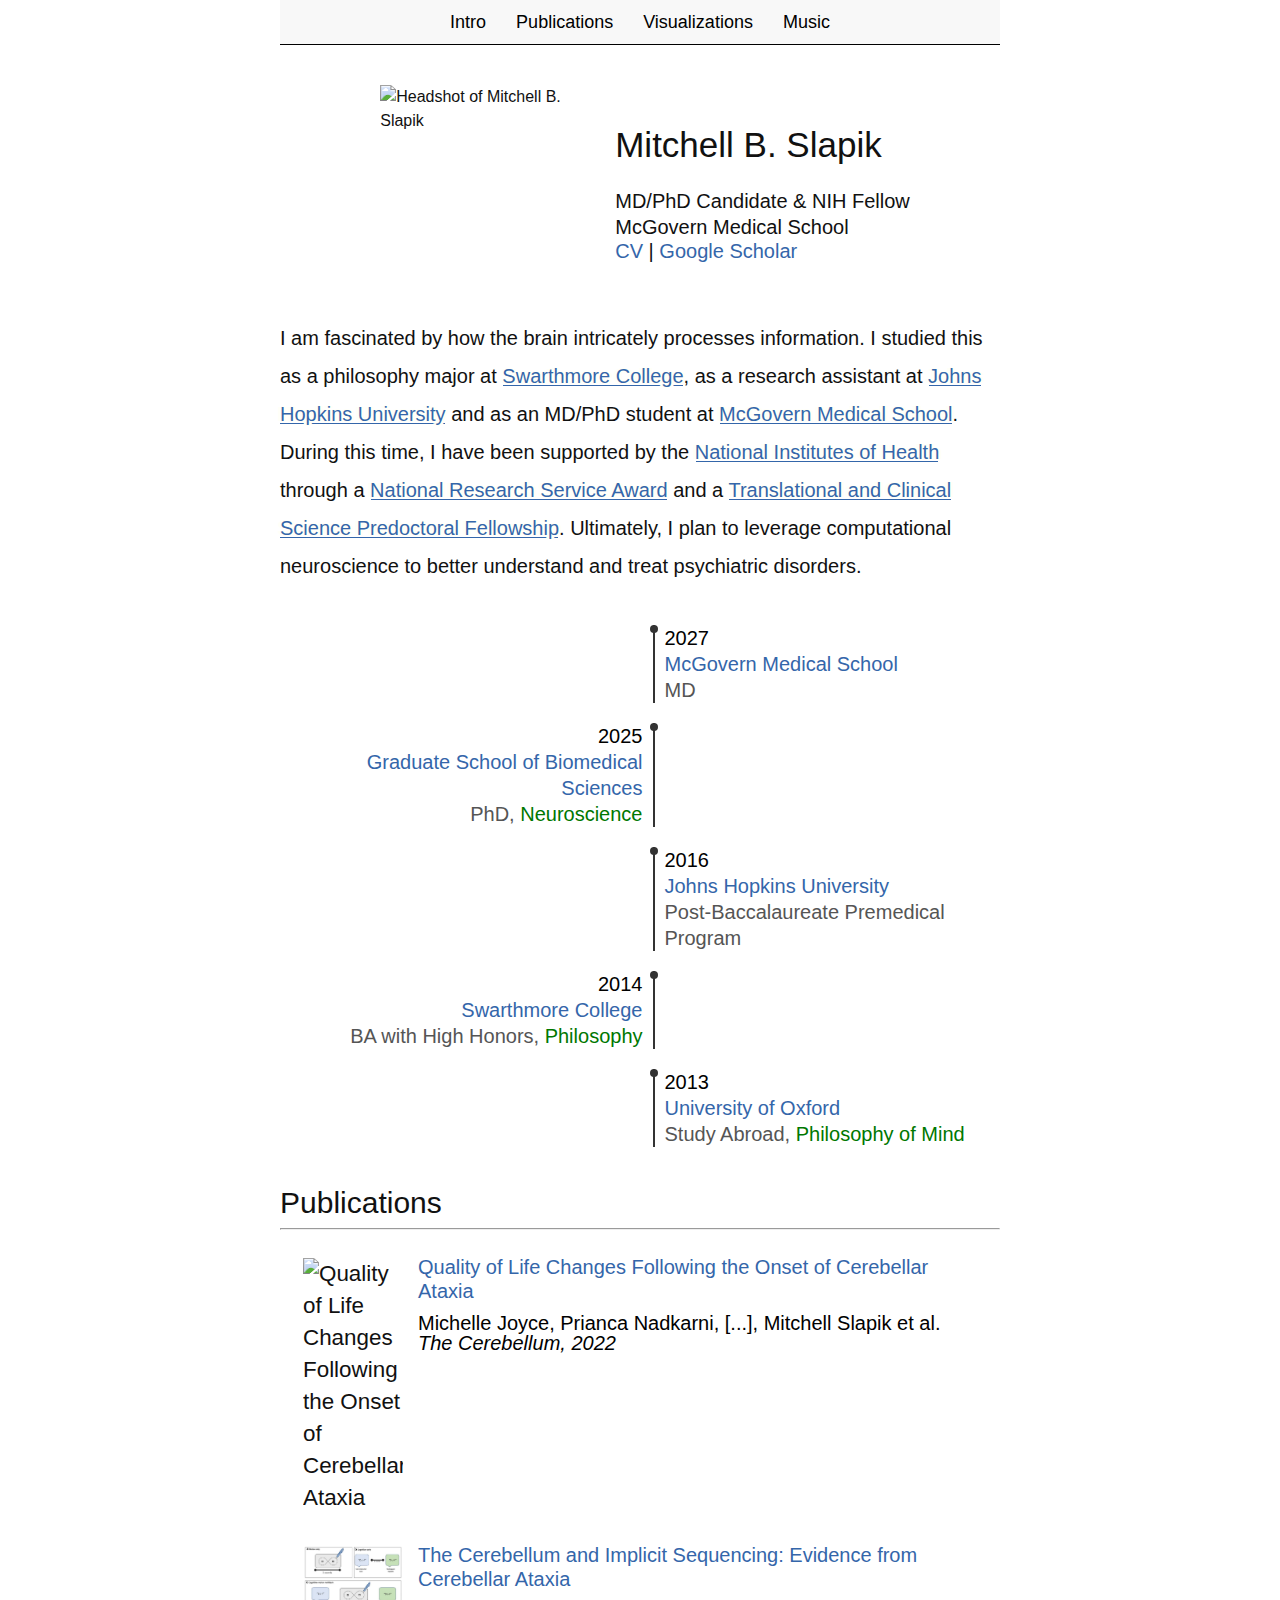
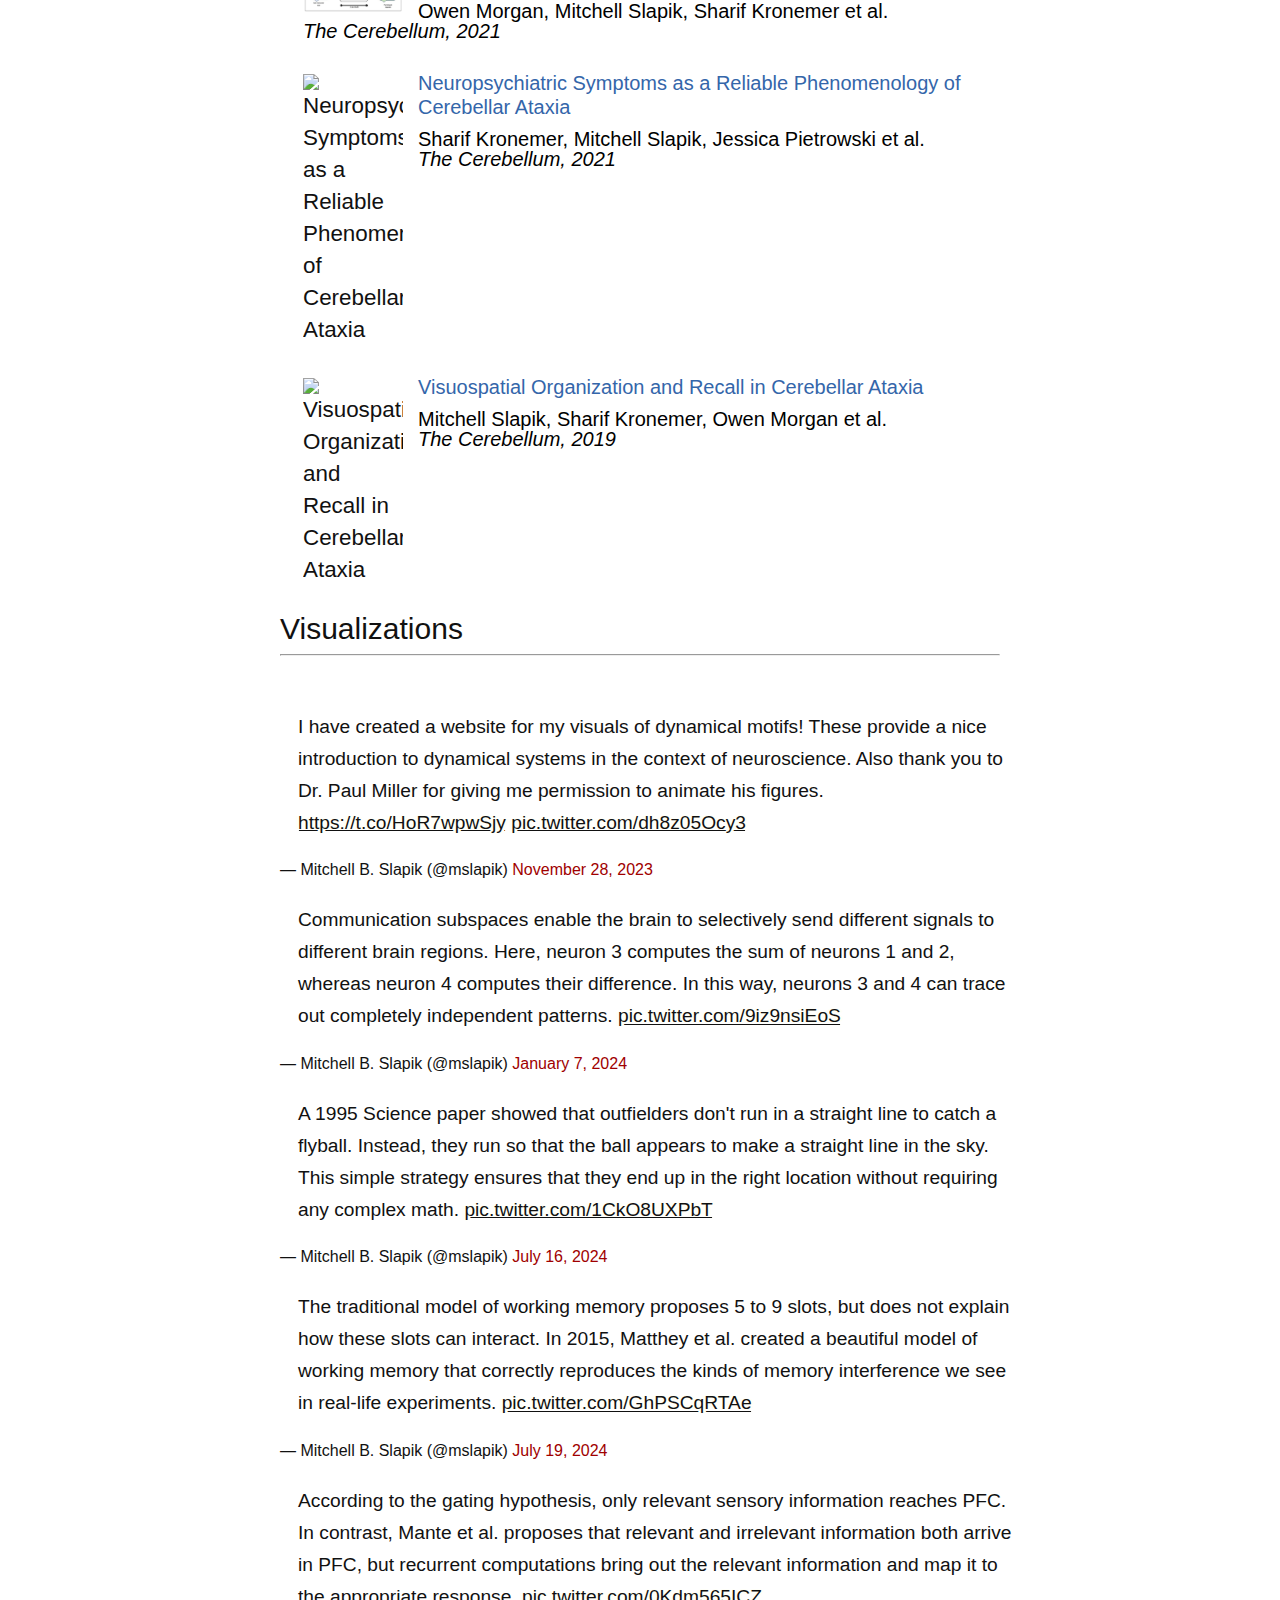
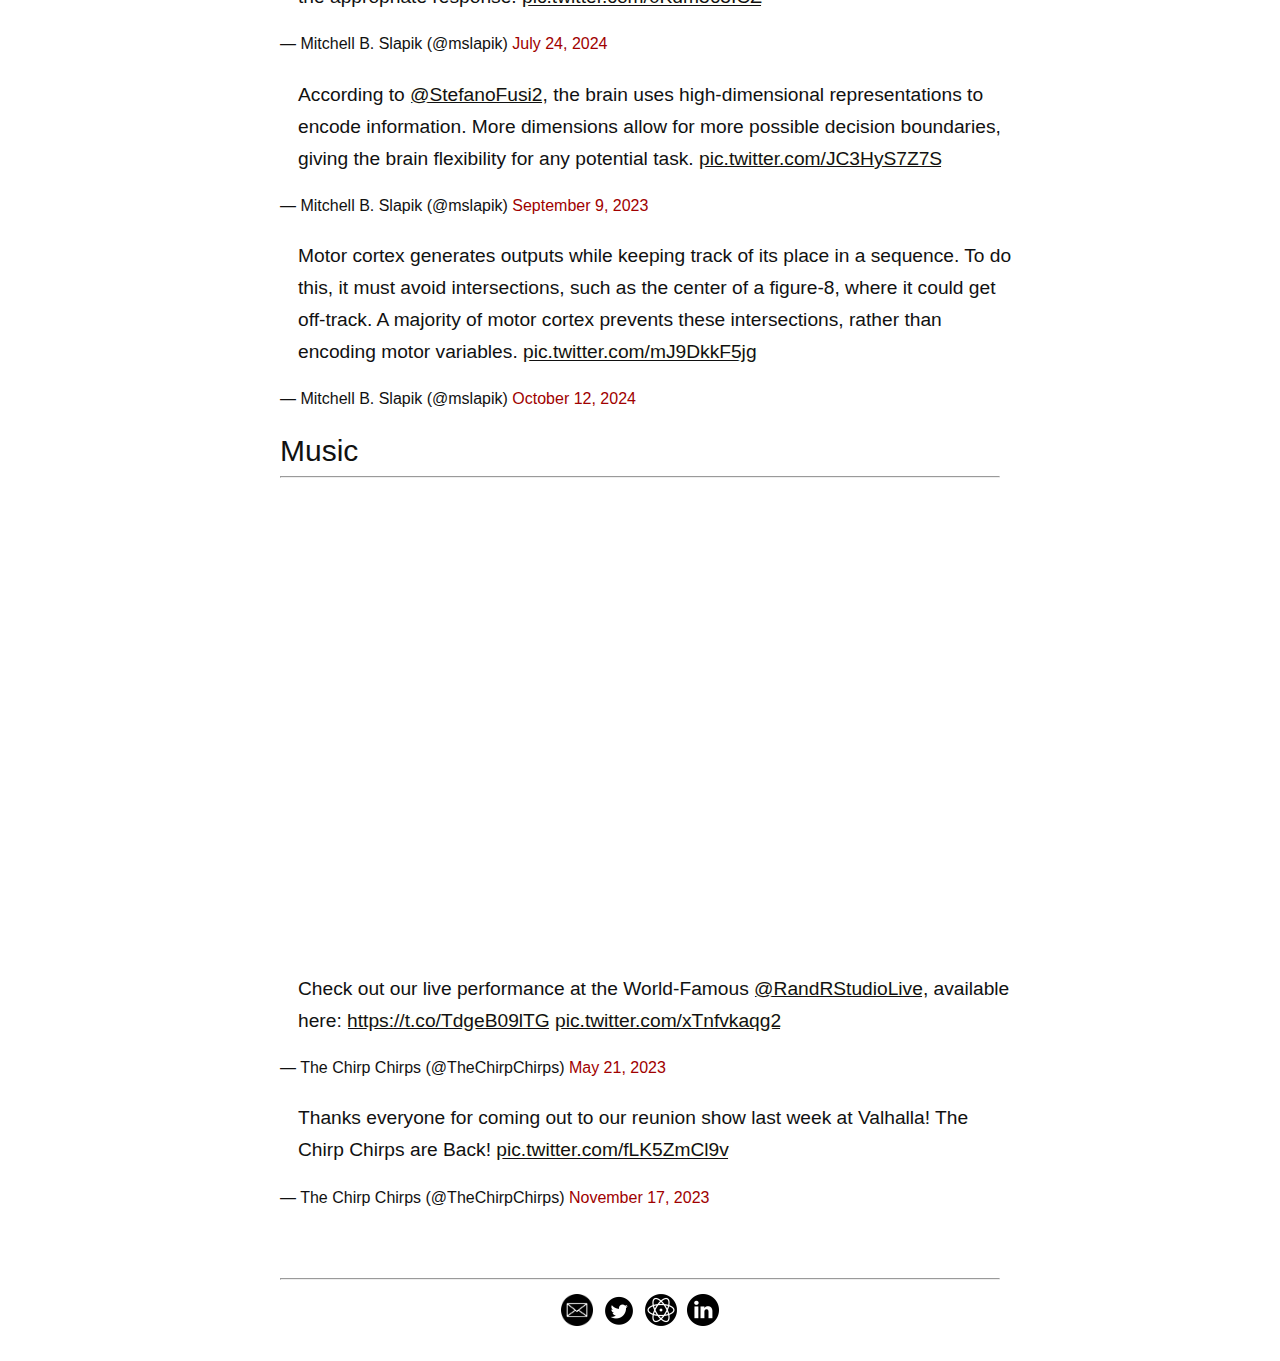
==== commit 3f352ebf: "Update index.html" ====
--- a/index.html
+++ b/index.html
@@ -176,37 +176,42 @@
         <br>
         </p>
     </div>
-
-    <!-- Timeline section -->
-    <div class="container" style="padding-top: 20px; padding-bottom: 60px; font-size:20px line-height:110" id="timeline">
-      <div class="timelineitem">
-        <div class="tdate" style="line-height:110%">2027</div>
-        <a class="ttitle" href="https://med.uth.edu/" style="line-height:110%; font-weight:500">McGovern Medical School</a>
-        <div class="tdesc" style="font-size:20px; line-height:110%">MD</div>
-      </div>
-      <div class="timelineitem">
-        <div class="tdate" style="line-height:110%">2025</div>
-        <a class="ttitle" href="https://gsbs.uth.edu/" style="line-height:110%; font-weight:500">Graduate School of Biomedical Sciences</a>
-        <div class="tdesc" style="font-size:20px; line-height:110%">PhD, <span class="thigh">Neuroscience</span></div>
-        <!-- <div class="tdesc" style="font-size:20px; line-height:110%">Advisor: Valentin Dragoi</div> -->
-      </div>
-      <div class="timelineitem">
-        <div class="tdate" style="line-height:110%">2016</div>
-        <a class="ttitle" href="https://www.jhu.edu/" style="line-height:110%; font-weight:500">Johns Hopkins University</a>
-        <div class="tdesc" style="font-size:20px; line-height:110%">Post-Baccalaureate Premedical Program </div>
-        <!-- <div class="tdesc" style="font-size:20px; line-height:110%">Advisor: Cherie Marvel </div> -->
-      </div>
-      <div class="timelineitem">
-        <div class="tdate" style="line-height:110%">2014</div>
-        <a class="ttitle" href="https://www.swarthmore.edu/" style="line-height:110%; font-weight:500">Swarthmore College</a>
-        <div class="tdesc" style="font-size:20px; line-height:110%">BA with High Honors, <span class="thigh">Philosophy</span></div>
-      </div>
-      <div class="timelineitem">
-        <div class="tdate" style="line-height:110%">2013</div>
-        <a class="ttitle" href="https://www.ox.ac.uk/" style="line-height:110%; font-weight:500">University of Oxford</a>
-        <div class="tdesc" style="font-size:20px; line-height:110%">Study Abroad, <span class="thigh">Philosophy of Mind</span></div>
-      </div>
-    </div>
+    
+     <!-- Timeline section -->
+  <div class="container" id="timeline" style="padding: 20px 0; font-size: 20px;">
+    
+    <div class="timelineitem" style="margin-bottom: 20px;">
+      <div class="tdate" style="font-size: 20px; font-weight: 400;">2027</div>
+      <a class="ttitle" href="https://med.uth.edu/" style="font-size: 20px; font-weight: 500; color: rgb(52, 102, 170);">McGovern Medical School</a>
+      <div class="tdesc" style="font-size: 20px; color: #555;">MD</div>
+    </div>
+    
+    <div class="timelineitem" style="margin-bottom: 20px;">
+      <div class="tdate" style="font-size: 20px; font-weight: 400;">2025</div>
+      <a class="ttitle" href="https://gsbs.uth.edu/" style="font-size: 20px; font-weight: 500; color: rgb(52, 102, 170);">Graduate School of Biomedical Sciences</a>
+      <div class="tdesc" style="font-size: 20px; color: #555;">PhD, <span class="thigh">Neuroscience</span></div>
+    </div>
+    
+    <div class="timelineitem" style="margin-bottom: 20px;">
+      <div class="tdate" style="font-size: 20px; font-weight: 400;">2016</div>
+      <a class="ttitle" href="https://www.jhu.edu/" style="font-size: 20px; font-weight: 500; color: rgb(52, 102, 170);">Johns Hopkins University</a>
+      <div class="tdesc" style="font-size: 20px; color: #555;">Post-Baccalaureate Premedical Program</div>
+    </div>
+    
+    <div class="timelineitem" style="margin-bottom: 20px;">
+      <div class="tdate" style="font-size: 20px; font-weight: 400;">2014</div>
+      <a class="ttitle" href="https://www.swarthmore.edu/" style="font-size: 20px; font-weight: 500; color: rgb(52, 102, 170);">Swarthmore College</a>
+      <div class="tdesc" style="font-size: 20px; color: #555;">BA with High Honors, <span class="thigh">Philosophy</span></div>
+    </div>
+    
+    <div class="timelineitem" style="margin-bottom: 20px;">
+      <div class="tdate" style="font-size: 20px; font-weight: 400;">2013</div>
+      <a class="ttitle" href="https://www.ox.ac.uk/" style="font-size: 20px; font-weight: 500; color: rgb(52, 102, 170);">University of Oxford</a>
+      <div class="tdesc" style="font-size: 20px; color: #555;">Study Abroad, <span class="thigh">Philosophy of Mind</span></div>
+    </div>
+  </div>
+
+
 
     <!-- Publications section -->
     <div id="publications">
@@ -293,6 +298,11 @@
           &mdash; Mitchell B. Slapik (@mslapik) <a href="https://twitter.com/mslapik/status/1700545481703588263?ref_src=twsrc%5Etfw">September 9, 2023</a>
         </blockquote>
         <script async src="https://platform.twitter.com/widgets.js" charset="utf-8"></script>
+        <blockquote class="twitter-tweet">
+          <p lang="en" dir="ltr">Motor cortex generates outputs while keeping track of its place in a sequence. To do this, it must avoid intersections, such as the center of a figure-8, where it could get off-track. A majority of motor cortex prevents these intersections, rather than encoding motor variables. <a href="https://t.co/mJ9DkkF5jg">pic.twitter.com/mJ9DkkF5jg</a></p>
+          &mdash; Mitchell B. Slapik (@mslapik) <a href="https://twitter.com/mslapik/status/1845169864601690564?ref_src=twsrc%5Etfw">October 12, 2024</a>
+        </blockquote> 
+        <script async src="https://platform.twitter.com/widgets.js" charset="utf-8"></script>
       </div>
       <br>
     </div>
@@ -306,7 +316,6 @@
       <div class="music-container">
         <iframe style="border-radius:12px" src="https://open.spotify.com/embed/album/6KdzEUEBoN6nJVFHIMqw7b?utm_source=generator" width="550" height="400" frameBorder="0" allowfullscreen="" allow="autoplay; clipboard-write; encrypted-media; fullscreen; picture-in-picture" loading="lazy"></iframe>
       </div>
-      <br>
       <div class="tweets">
         <blockquote class="twitter-tweet">
           <p lang="en" dir="ltr">Check out our live performance at the World-Famous <a href="https://twitter.com/RandRStudioLive?ref_src=twsrc%5Etfw">@RandRStudioLive</a>, available here: <a href="https://t.co/TdgeB09lTG">https://t.co/TdgeB09lTG</a> <a href="https://t.co/xTnfvkaqg2">pic.twitter.com/xTnfvkaqg2</a></p>
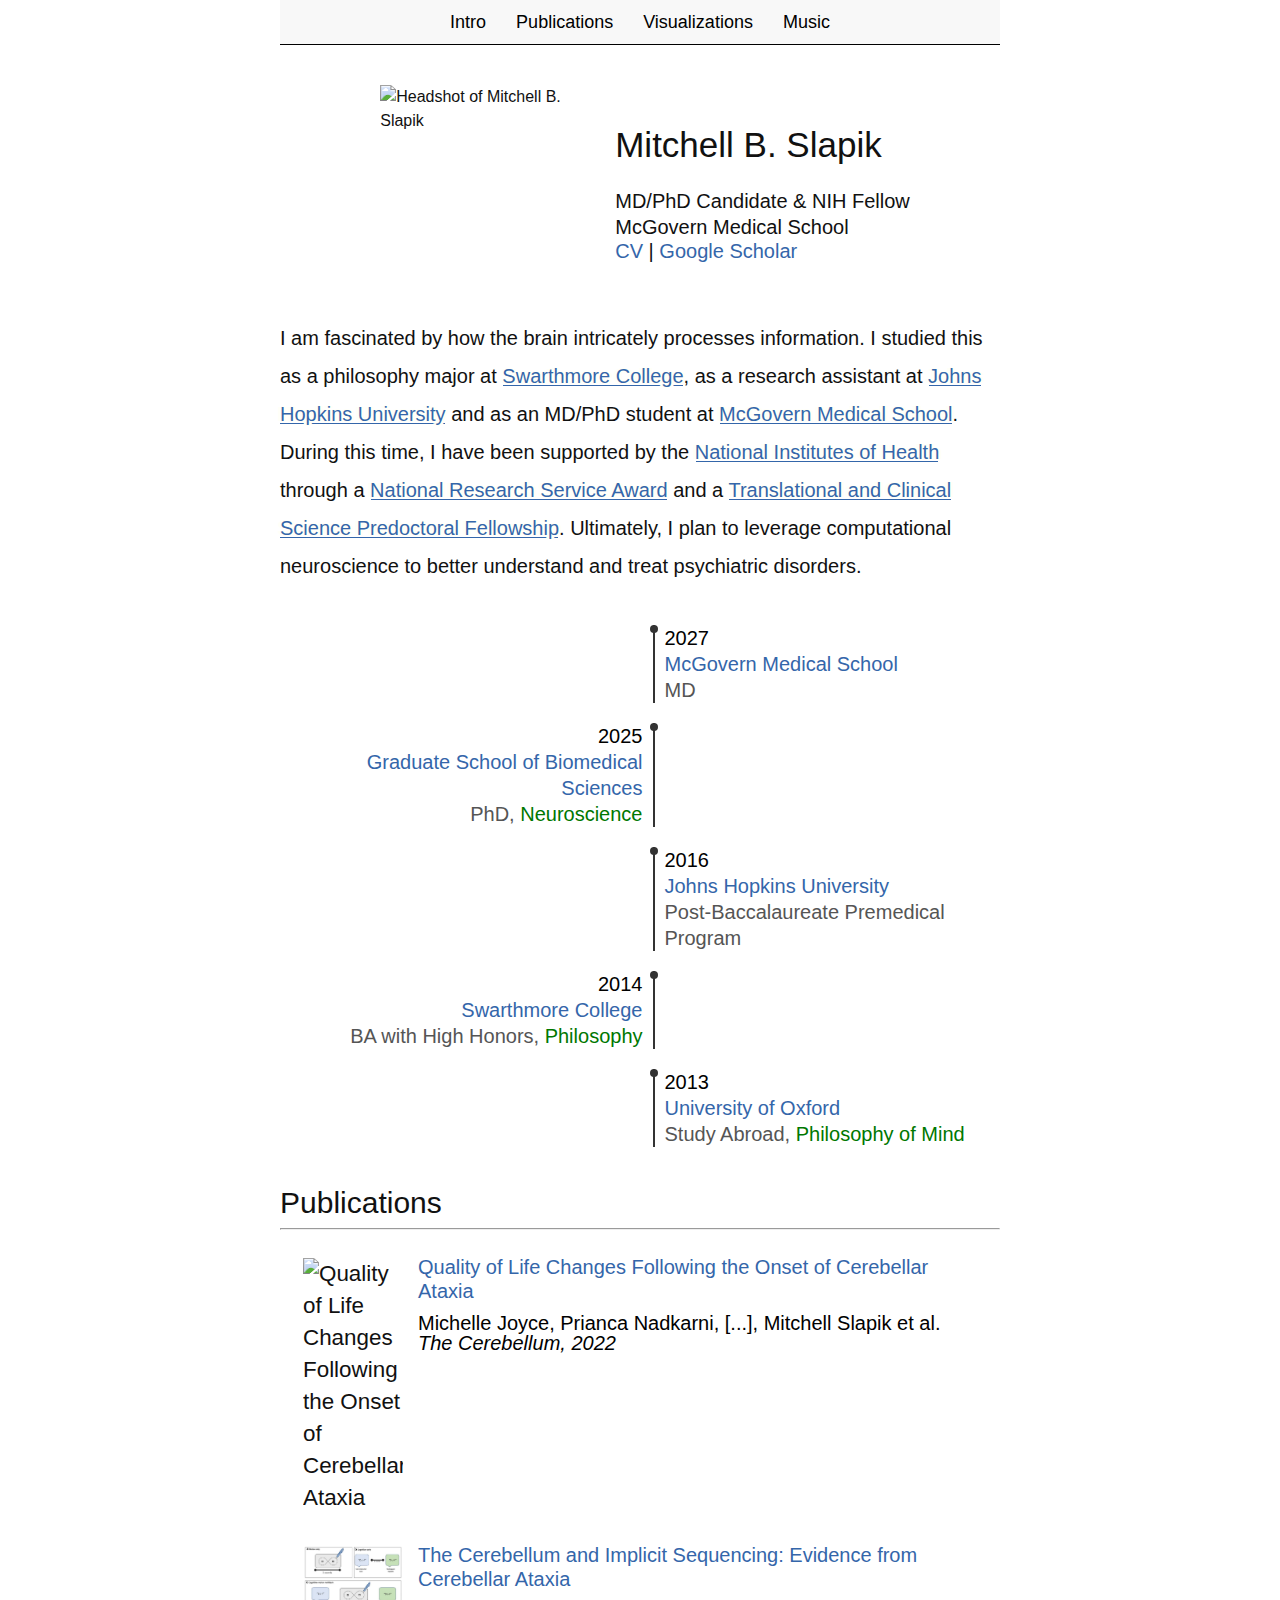
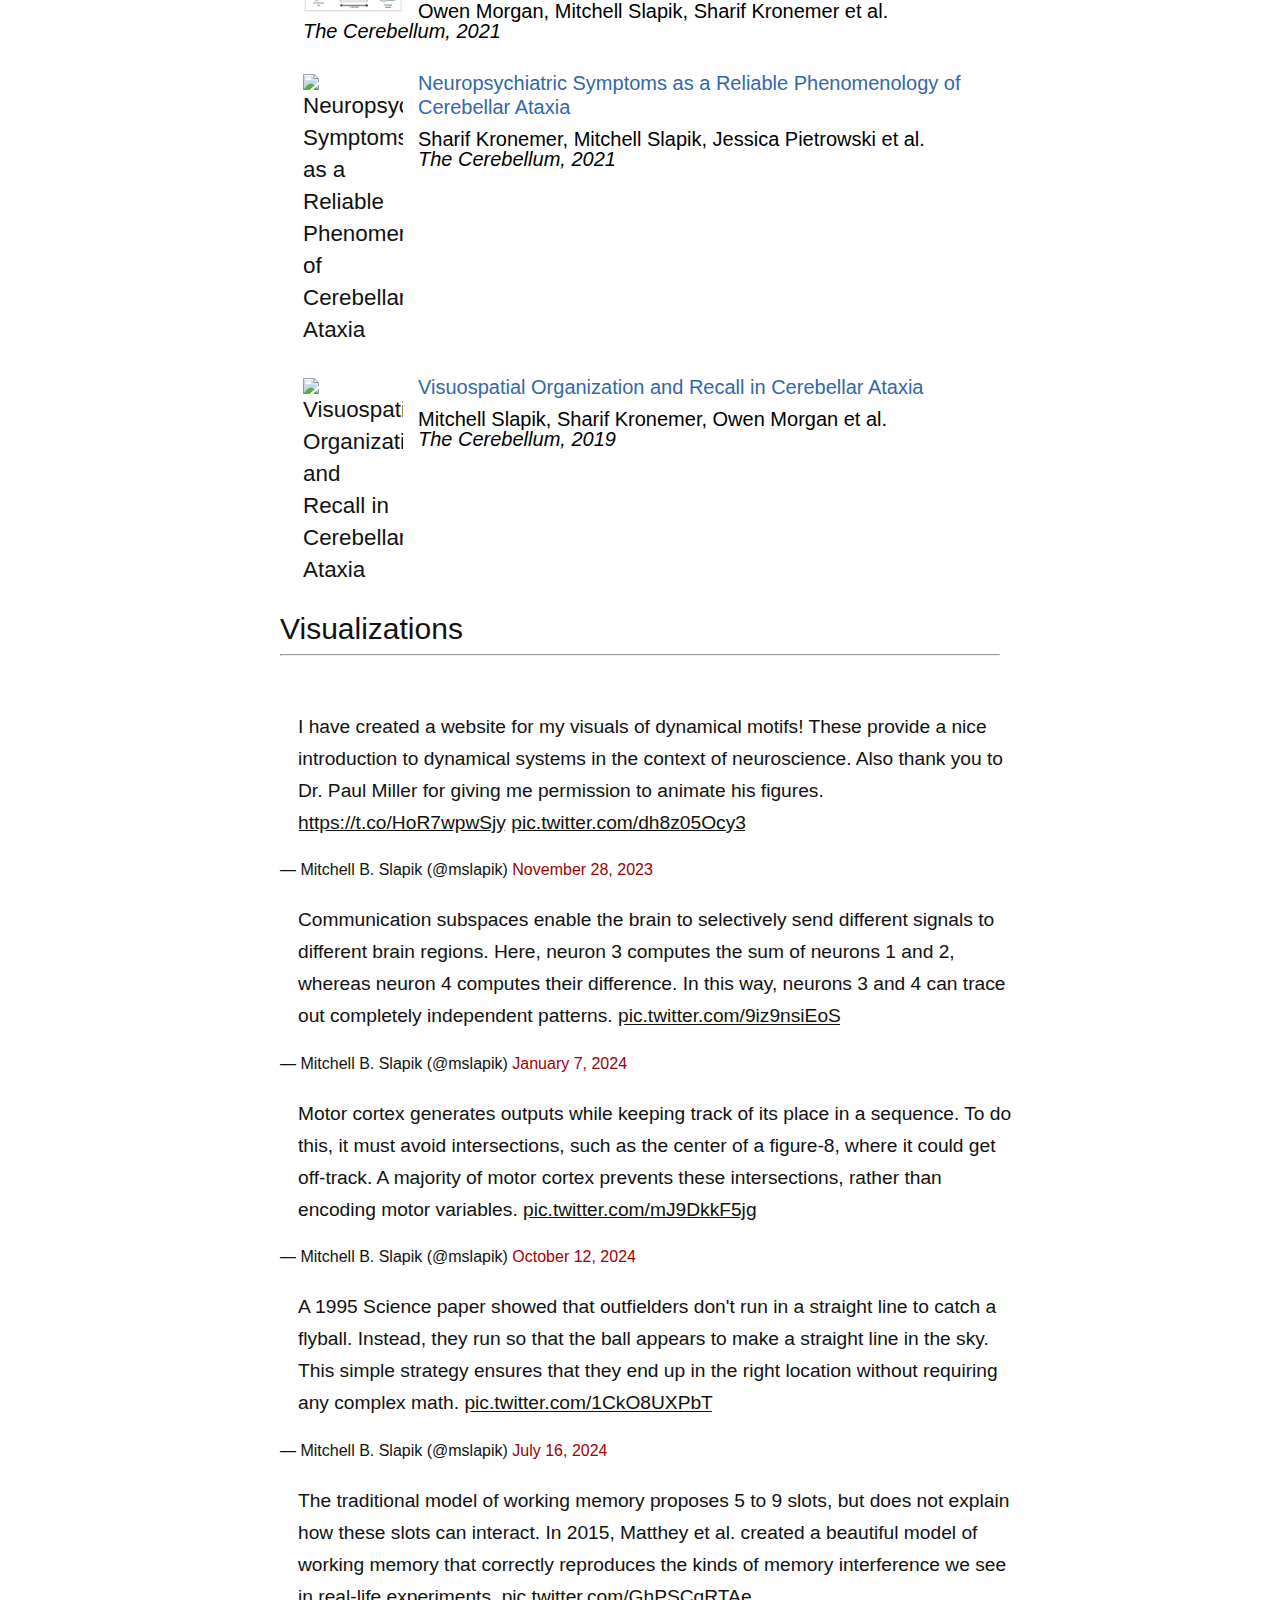
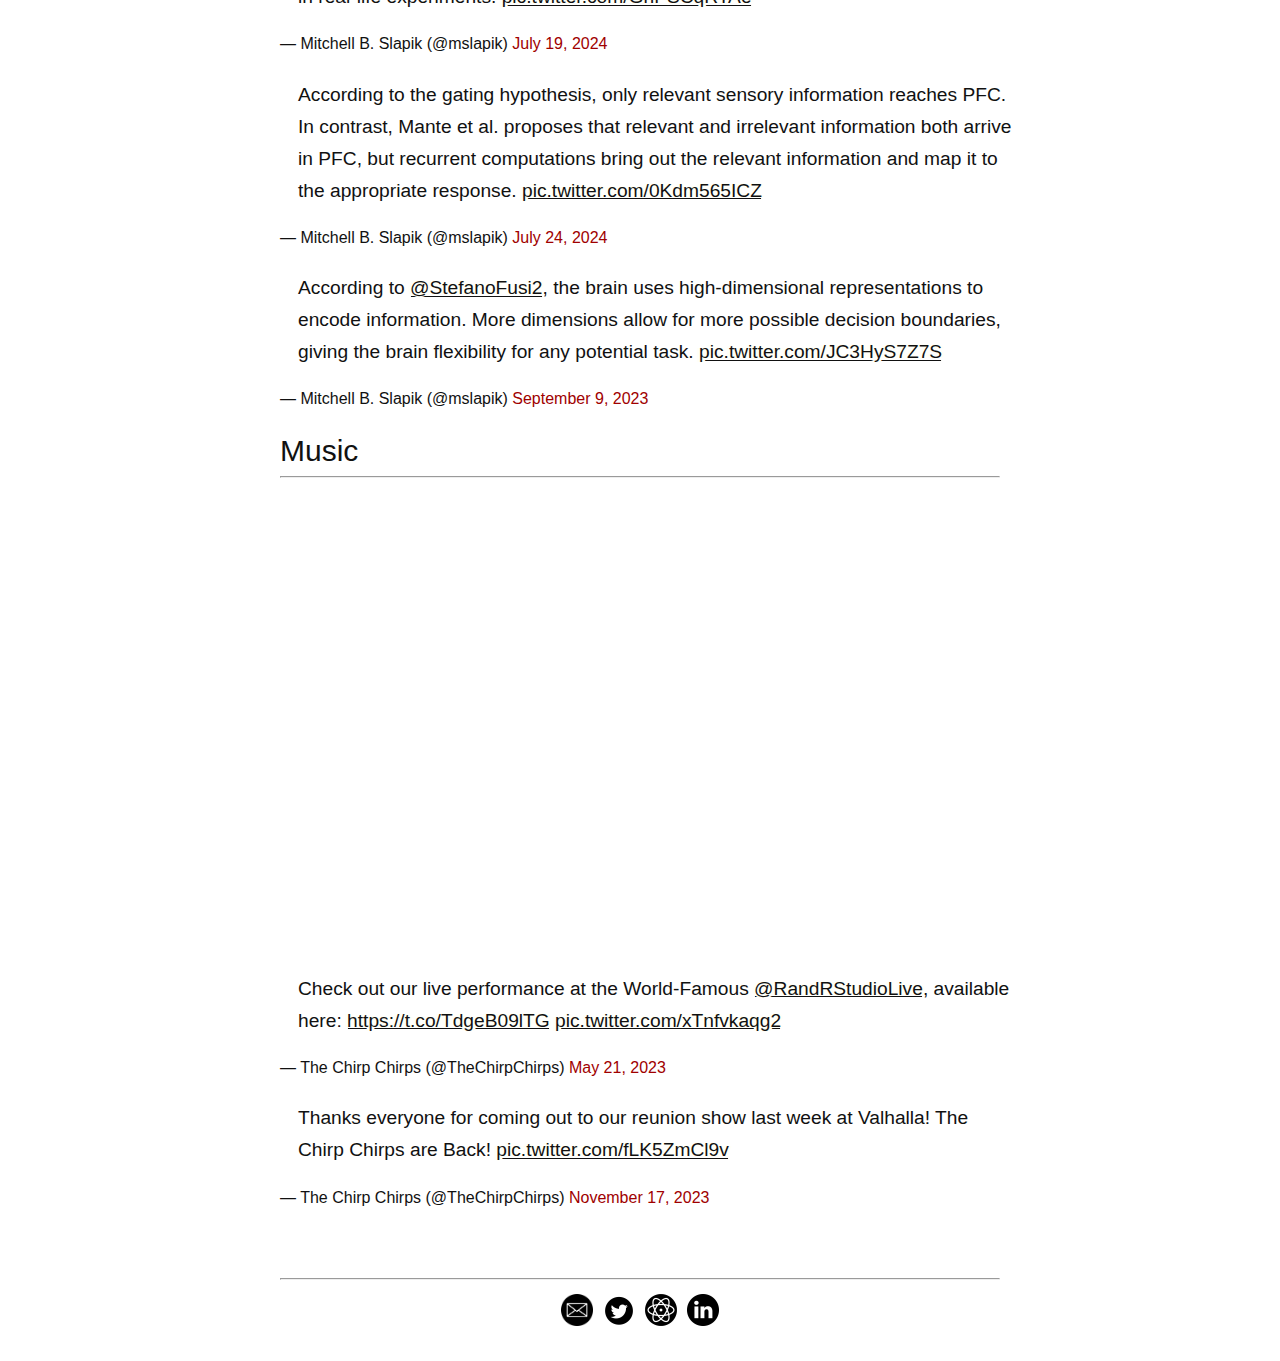
==== commit 768afe02: "Update index.html" ====
--- a/index.html
+++ b/index.html
@@ -279,30 +279,31 @@
         </blockquote>
         <script async src="https://platform.twitter.com/widgets.js" charset="utf-8"></script>
         <blockquote class="twitter-tweet">
-          <p lang="en" dir="ltr">A 1995 Science paper showed that outfielders don't run in a straight line to catch a flyball. Instead, they run so that the ball appears to make a straight line in the sky. This simple strategy ensures that they end up in the right location without requiring any complex math. <a href="https://t.co/1CkO8UXPbT">pic.twitter.com/1CkO8UXPbT</a></p>
-          &mdash; Mitchell B. Slapik (@mslapik) <a href="https://twitter.com/mslapik/status/1813031547580350524?ref_src=twsrc%5Etfw">July 16, 2024</a>
-        </blockquote>
-        <script async src="https://platform.twitter.com/widgets.js" charset="utf-8"></script>
-        <blockquote class="twitter-tweet">
-          <p lang="en" dir="ltr">The traditional model of working memory proposes 5 to 9 slots, but does not explain how these slots can interact. In 2015, Matthey et al. created a beautiful model of working memory that correctly reproduces the kinds of memory interference we see in real-life experiments. <a href="https://t.co/GhPSCqRTAe">pic.twitter.com/GhPSCqRTAe</a></p>
-          &mdash; Mitchell B. Slapik (@mslapik) <a href="https://twitter.com/mslapik/status/1814142629493325954?ref_src=twsrc%5Etfw">July 19, 2024</a>
-        </blockquote>
-        <script async src="https://platform.twitter.com/widgets.js" charset="utf-8"></script>
-        <blockquote class="twitter-tweet">
-          <p lang="en" dir="ltr">According to the gating hypothesis, only relevant sensory information reaches PFC. In contrast, Mante et al. proposes that relevant and irrelevant information both arrive in PFC, but recurrent computations bring out the relevant information and map it to the appropriate response. <a href="https://t.co/0Kdm565ICZ">pic.twitter.com/0Kdm565ICZ</a></p>
-          &mdash; Mitchell B. Slapik (@mslapik) <a href="https://twitter.com/mslapik/status/1816258734672220517?ref_src=twsrc%5Etfw">July 24, 2024</a>
-        </blockquote>
-        <script async src="https://platform.twitter.com/widgets.js" charset="utf-8"></script>
-        <blockquote class="twitter-tweet">
-          <p lang="en" dir="ltr">According to <a href="https://twitter.com/StefanoFusi2?ref_src=twsrc%5Etfw">@StefanoFusi2</a>, the brain uses high-dimensional representations to encode information. More dimensions allow for more possible decision boundaries, giving the brain flexibility for any potential task. <a href="https://t.co/JC3HyS7Z7S">pic.twitter.com/JC3HyS7Z7S</a></p>
-          &mdash; Mitchell B. Slapik (@mslapik) <a href="https://twitter.com/mslapik/status/1700545481703588263?ref_src=twsrc%5Etfw">September 9, 2023</a>
-        </blockquote>
-        <script async src="https://platform.twitter.com/widgets.js" charset="utf-8"></script>
-        <blockquote class="twitter-tweet">
           <p lang="en" dir="ltr">Motor cortex generates outputs while keeping track of its place in a sequence. To do this, it must avoid intersections, such as the center of a figure-8, where it could get off-track. A majority of motor cortex prevents these intersections, rather than encoding motor variables. <a href="https://t.co/mJ9DkkF5jg">pic.twitter.com/mJ9DkkF5jg</a></p>
           &mdash; Mitchell B. Slapik (@mslapik) <a href="https://twitter.com/mslapik/status/1845169864601690564?ref_src=twsrc%5Etfw">October 12, 2024</a>
         </blockquote> 
         <script async src="https://platform.twitter.com/widgets.js" charset="utf-8"></script>
+        <blockquote class="twitter-tweet">
+          <p lang="en" dir="ltr">A 1995 Science paper showed that outfielders don't run in a straight line to catch a flyball. Instead, they run so that the ball appears to make a straight line in the sky. This simple strategy ensures that they end up in the right location without requiring any complex math. <a href="https://t.co/1CkO8UXPbT">pic.twitter.com/1CkO8UXPbT</a></p>
+          &mdash; Mitchell B. Slapik (@mslapik) <a href="https://twitter.com/mslapik/status/1813031547580350524?ref_src=twsrc%5Etfw">July 16, 2024</a>
+        </blockquote>
+        <script async src="https://platform.twitter.com/widgets.js" charset="utf-8"></script>
+        <blockquote class="twitter-tweet">
+          <p lang="en" dir="ltr">The traditional model of working memory proposes 5 to 9 slots, but does not explain how these slots can interact. In 2015, Matthey et al. created a beautiful model of working memory that correctly reproduces the kinds of memory interference we see in real-life experiments. <a href="https://t.co/GhPSCqRTAe">pic.twitter.com/GhPSCqRTAe</a></p>
+          &mdash; Mitchell B. Slapik (@mslapik) <a href="https://twitter.com/mslapik/status/1814142629493325954?ref_src=twsrc%5Etfw">July 19, 2024</a>
+        </blockquote>
+        <script async src="https://platform.twitter.com/widgets.js" charset="utf-8"></script>
+        <blockquote class="twitter-tweet">
+          <p lang="en" dir="ltr">According to the gating hypothesis, only relevant sensory information reaches PFC. In contrast, Mante et al. proposes that relevant and irrelevant information both arrive in PFC, but recurrent computations bring out the relevant information and map it to the appropriate response. <a href="https://t.co/0Kdm565ICZ">pic.twitter.com/0Kdm565ICZ</a></p>
+          &mdash; Mitchell B. Slapik (@mslapik) <a href="https://twitter.com/mslapik/status/1816258734672220517?ref_src=twsrc%5Etfw">July 24, 2024</a>
+        </blockquote>
+        <script async src="https://platform.twitter.com/widgets.js" charset="utf-8"></script>
+        <blockquote class="twitter-tweet">
+          <p lang="en" dir="ltr">According to <a href="https://twitter.com/StefanoFusi2?ref_src=twsrc%5Etfw">@StefanoFusi2</a>, the brain uses high-dimensional representations to encode information. More dimensions allow for more possible decision boundaries, giving the brain flexibility for any potential task. <a href="https://t.co/JC3HyS7Z7S">pic.twitter.com/JC3HyS7Z7S</a></p>
+          &mdash; Mitchell B. Slapik (@mslapik) <a href="https://twitter.com/mslapik/status/1700545481703588263?ref_src=twsrc%5Etfw">September 9, 2023</a>
+        </blockquote>
+        <script async src="https://platform.twitter.com/widgets.js" charset="utf-8"></script>
+
       </div>
       <br>
     </div>
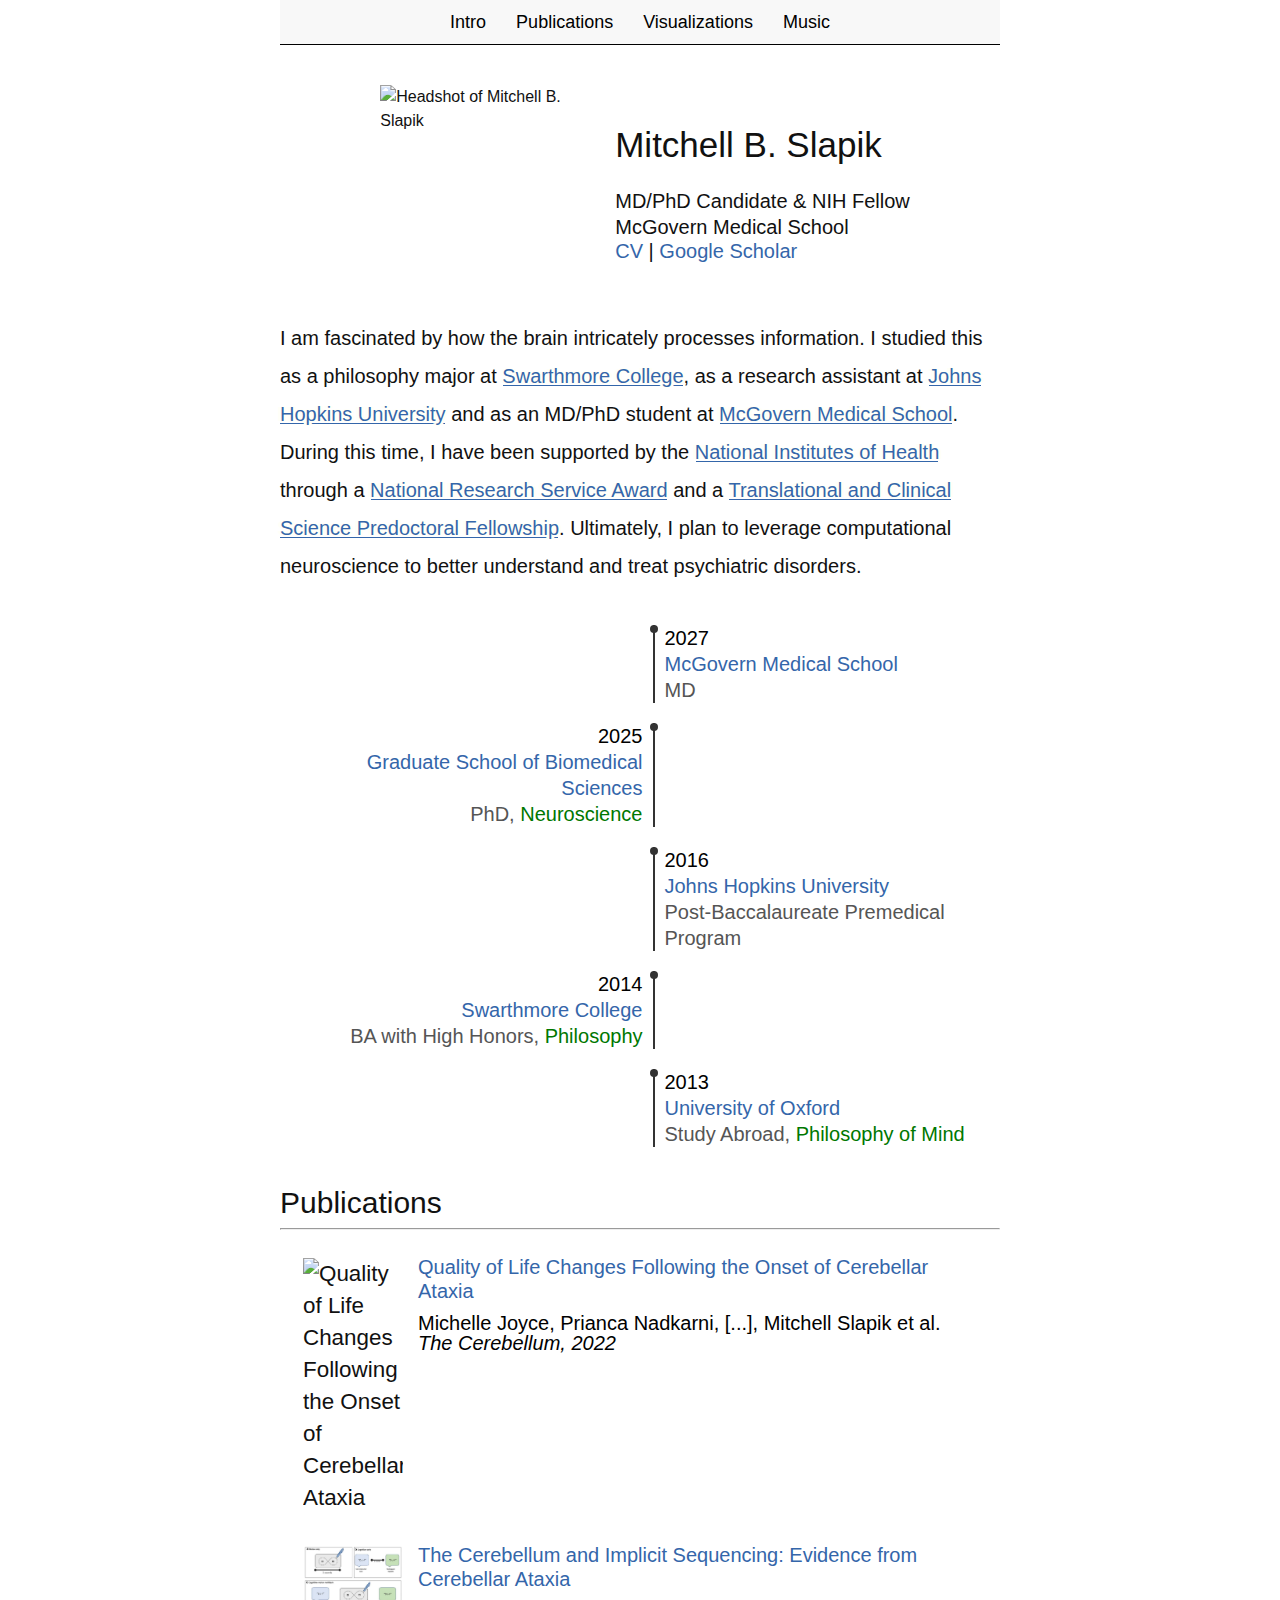
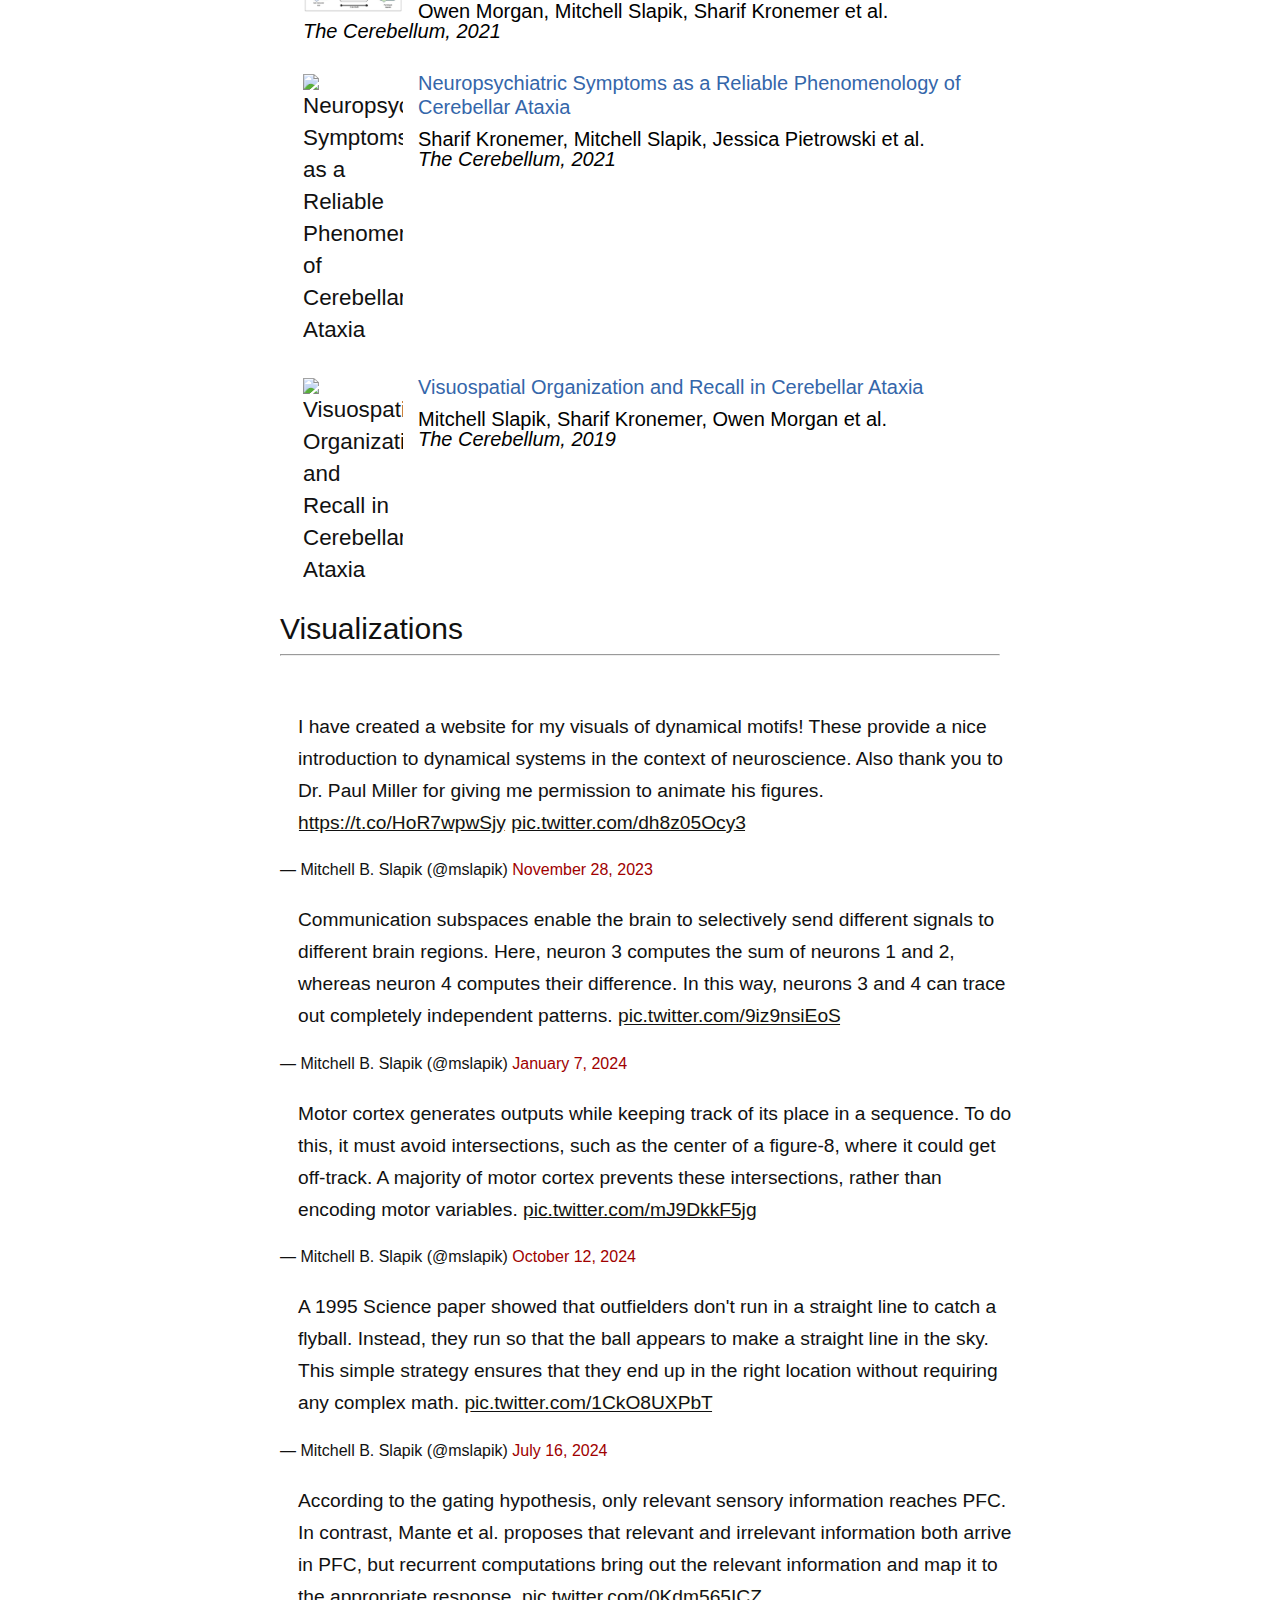
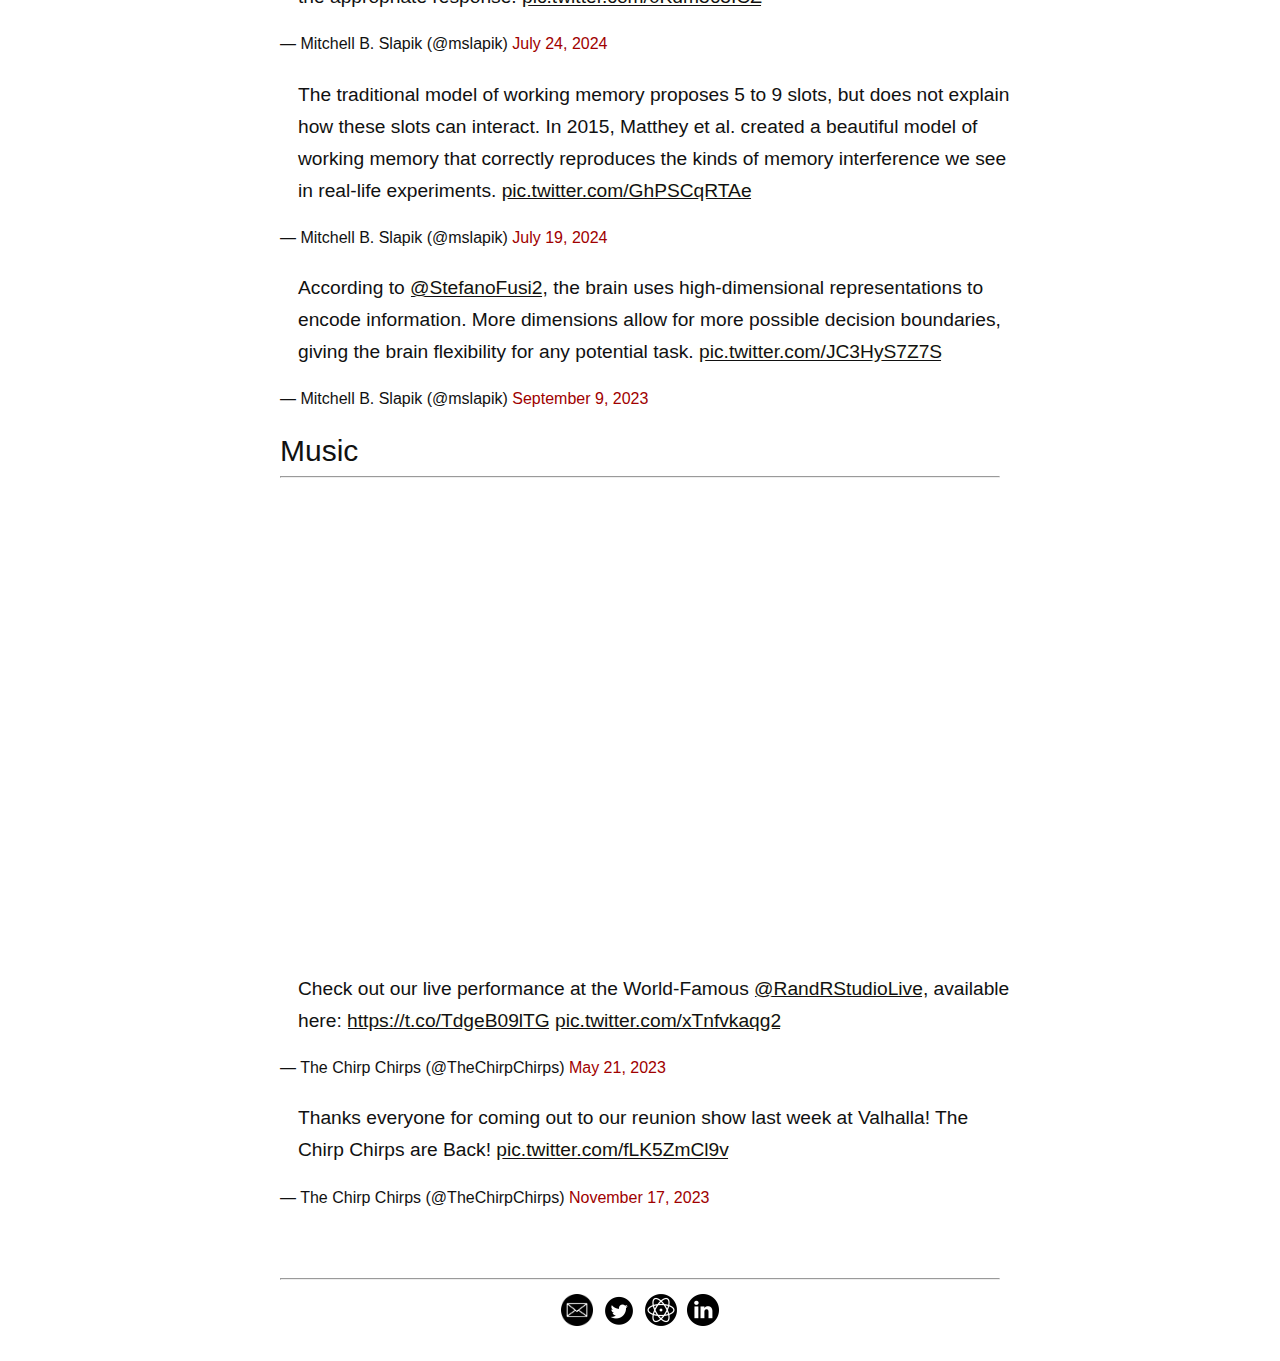
==== commit 41c15717: "Update index.html" ====
--- a/index.html
+++ b/index.html
@@ -288,14 +288,14 @@
           &mdash; Mitchell B. Slapik (@mslapik) <a href="https://twitter.com/mslapik/status/1813031547580350524?ref_src=twsrc%5Etfw">July 16, 2024</a>
         </blockquote>
         <script async src="https://platform.twitter.com/widgets.js" charset="utf-8"></script>
+         <blockquote class="twitter-tweet">
+          <p lang="en" dir="ltr">According to the gating hypothesis, only relevant sensory information reaches PFC. In contrast, Mante et al. proposes that relevant and irrelevant information both arrive in PFC, but recurrent computations bring out the relevant information and map it to the appropriate response. <a href="https://t.co/0Kdm565ICZ">pic.twitter.com/0Kdm565ICZ</a></p>
+          &mdash; Mitchell B. Slapik (@mslapik) <a href="https://twitter.com/mslapik/status/1816258734672220517?ref_src=twsrc%5Etfw">July 24, 2024</a>
+        </blockquote>
+        <script async src="https://platform.twitter.com/widgets.js" charset="utf-8"></script>
         <blockquote class="twitter-tweet">
           <p lang="en" dir="ltr">The traditional model of working memory proposes 5 to 9 slots, but does not explain how these slots can interact. In 2015, Matthey et al. created a beautiful model of working memory that correctly reproduces the kinds of memory interference we see in real-life experiments. <a href="https://t.co/GhPSCqRTAe">pic.twitter.com/GhPSCqRTAe</a></p>
           &mdash; Mitchell B. Slapik (@mslapik) <a href="https://twitter.com/mslapik/status/1814142629493325954?ref_src=twsrc%5Etfw">July 19, 2024</a>
-        </blockquote>
-        <script async src="https://platform.twitter.com/widgets.js" charset="utf-8"></script>
-        <blockquote class="twitter-tweet">
-          <p lang="en" dir="ltr">According to the gating hypothesis, only relevant sensory information reaches PFC. In contrast, Mante et al. proposes that relevant and irrelevant information both arrive in PFC, but recurrent computations bring out the relevant information and map it to the appropriate response. <a href="https://t.co/0Kdm565ICZ">pic.twitter.com/0Kdm565ICZ</a></p>
-          &mdash; Mitchell B. Slapik (@mslapik) <a href="https://twitter.com/mslapik/status/1816258734672220517?ref_src=twsrc%5Etfw">July 24, 2024</a>
         </blockquote>
         <script async src="https://platform.twitter.com/widgets.js" charset="utf-8"></script>
         <blockquote class="twitter-tweet">
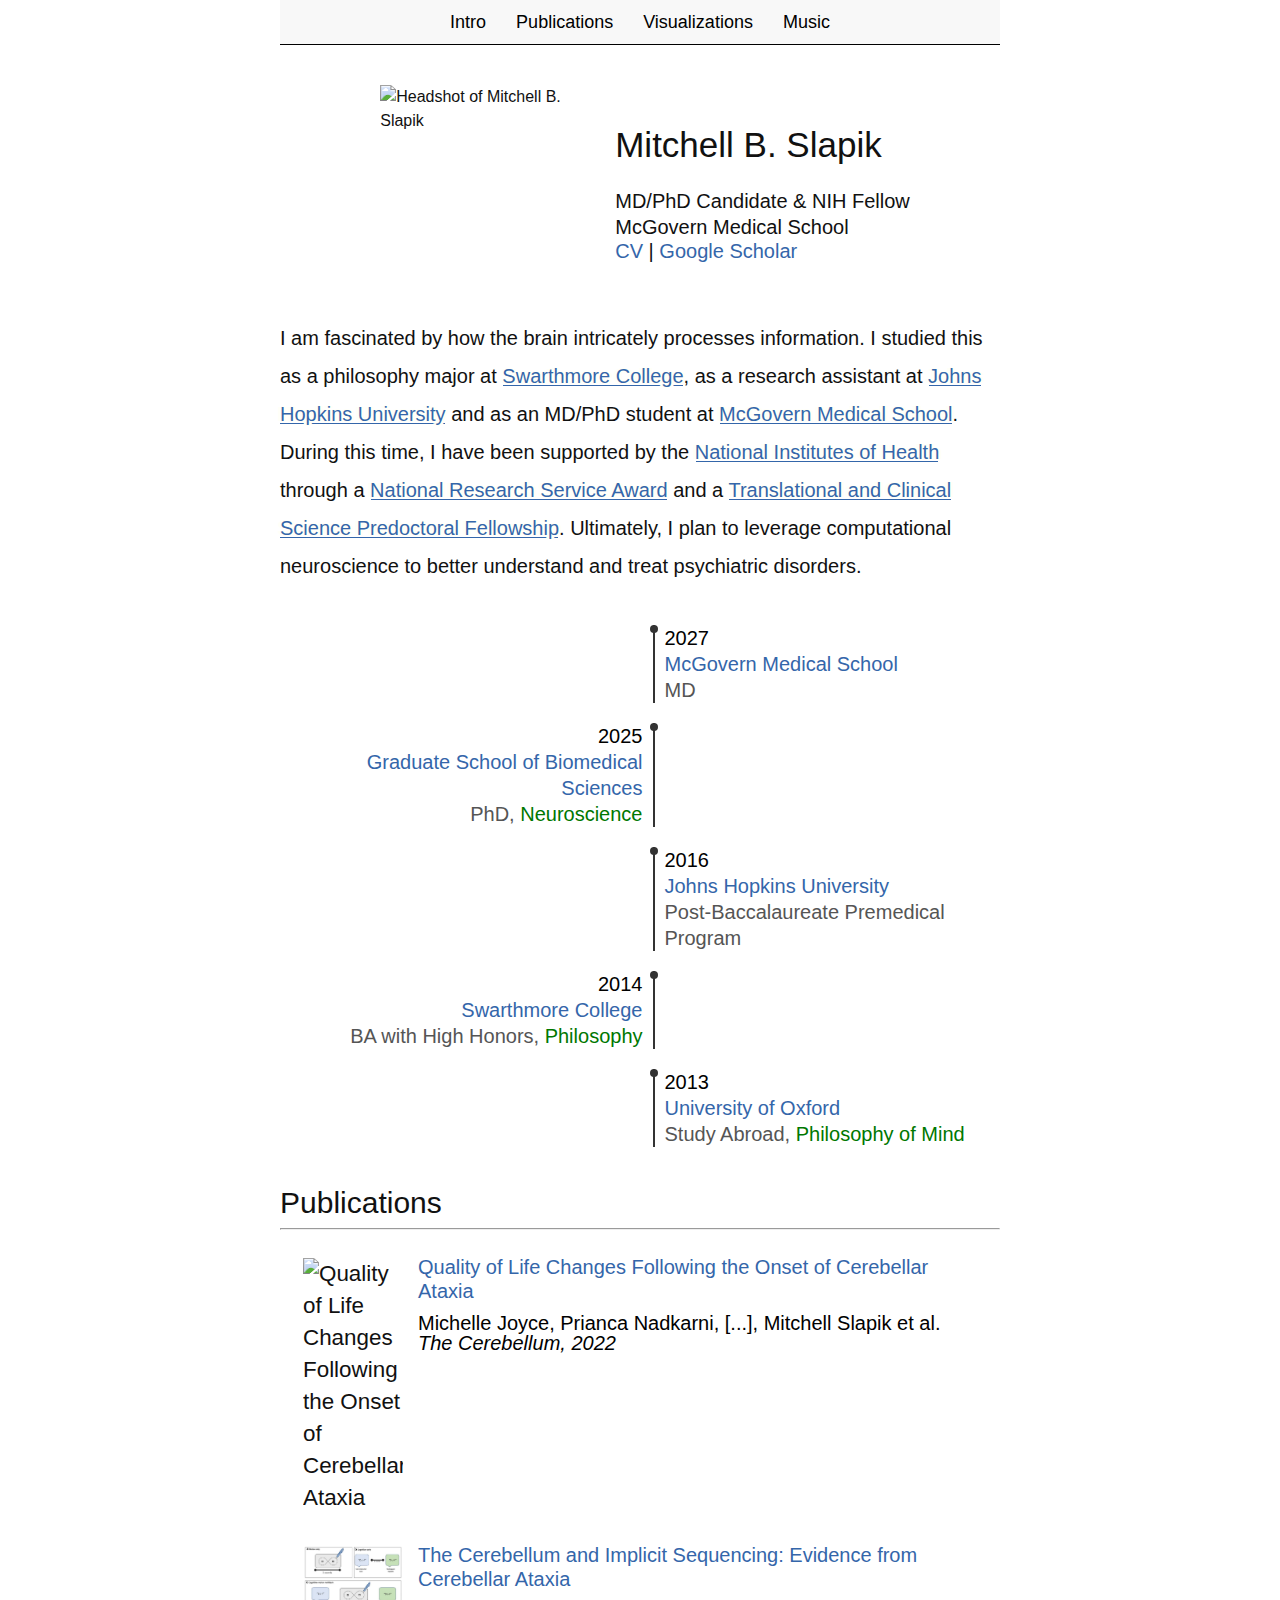
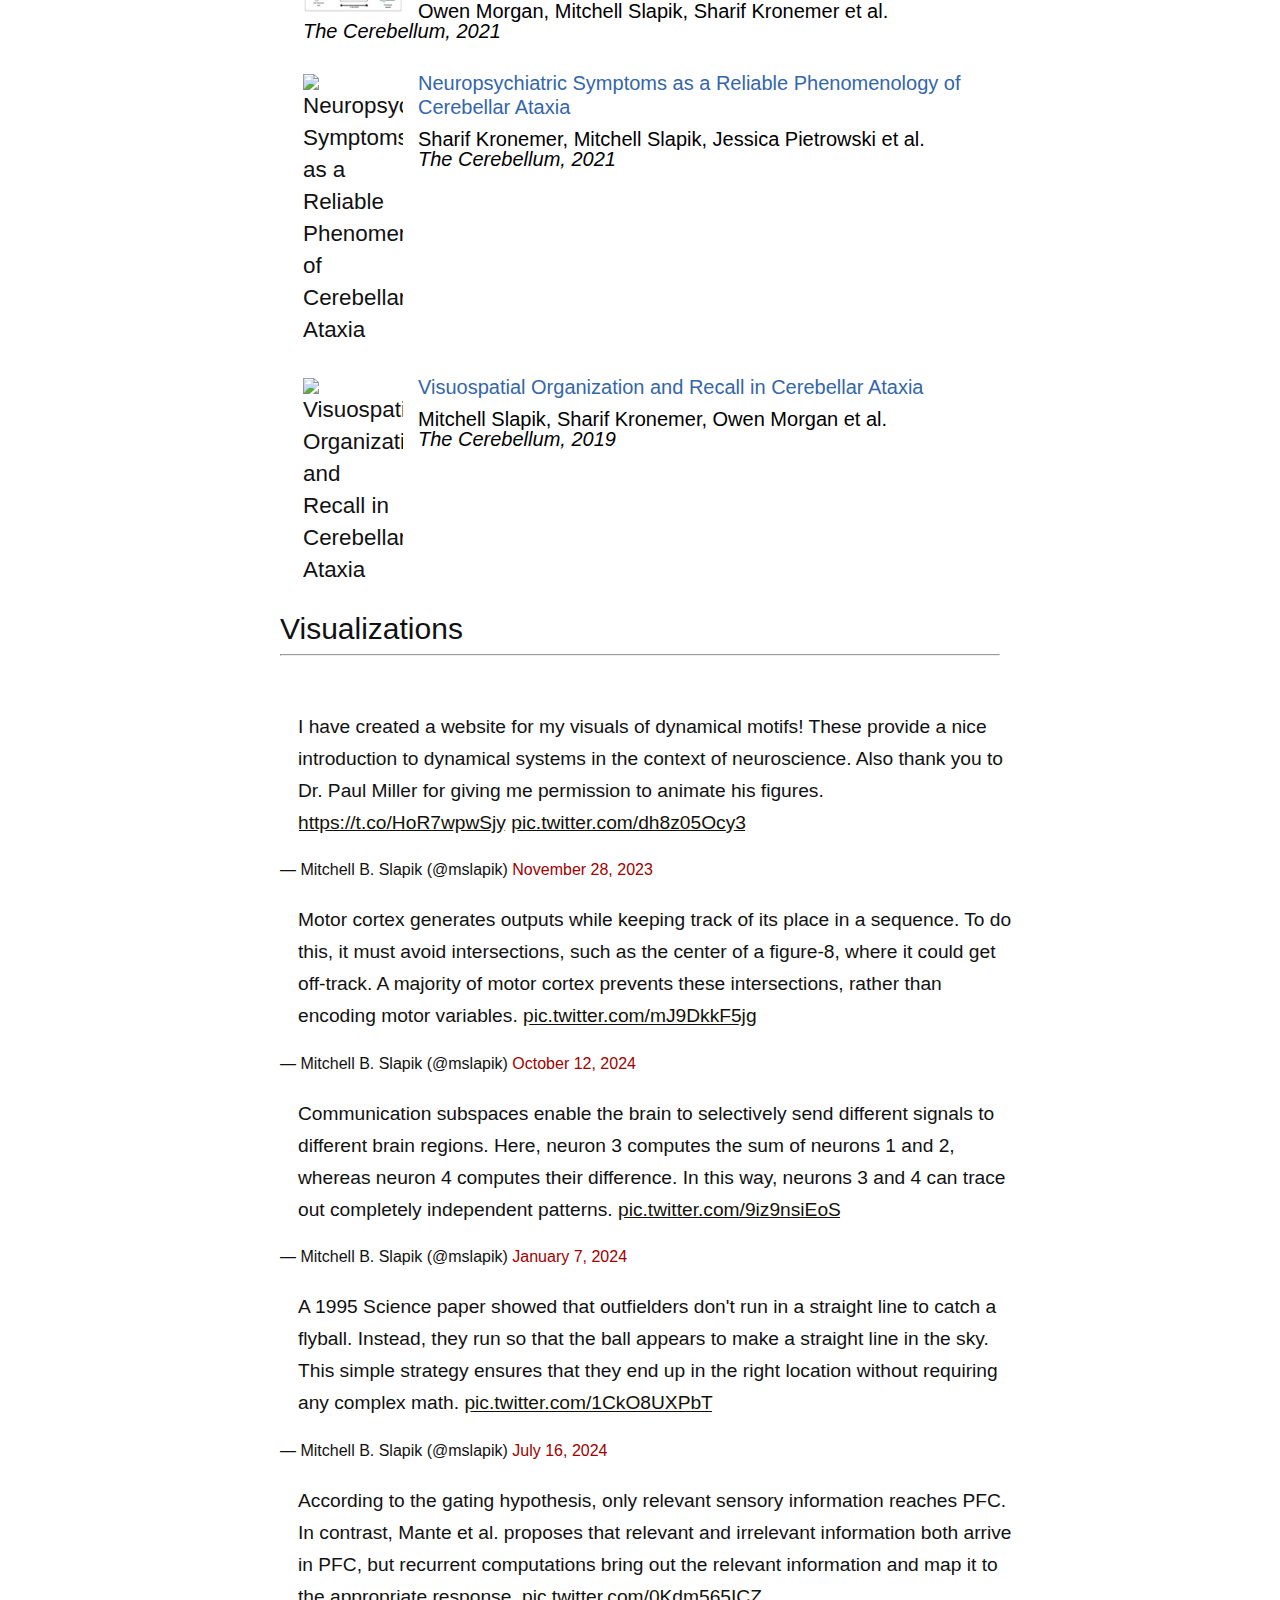
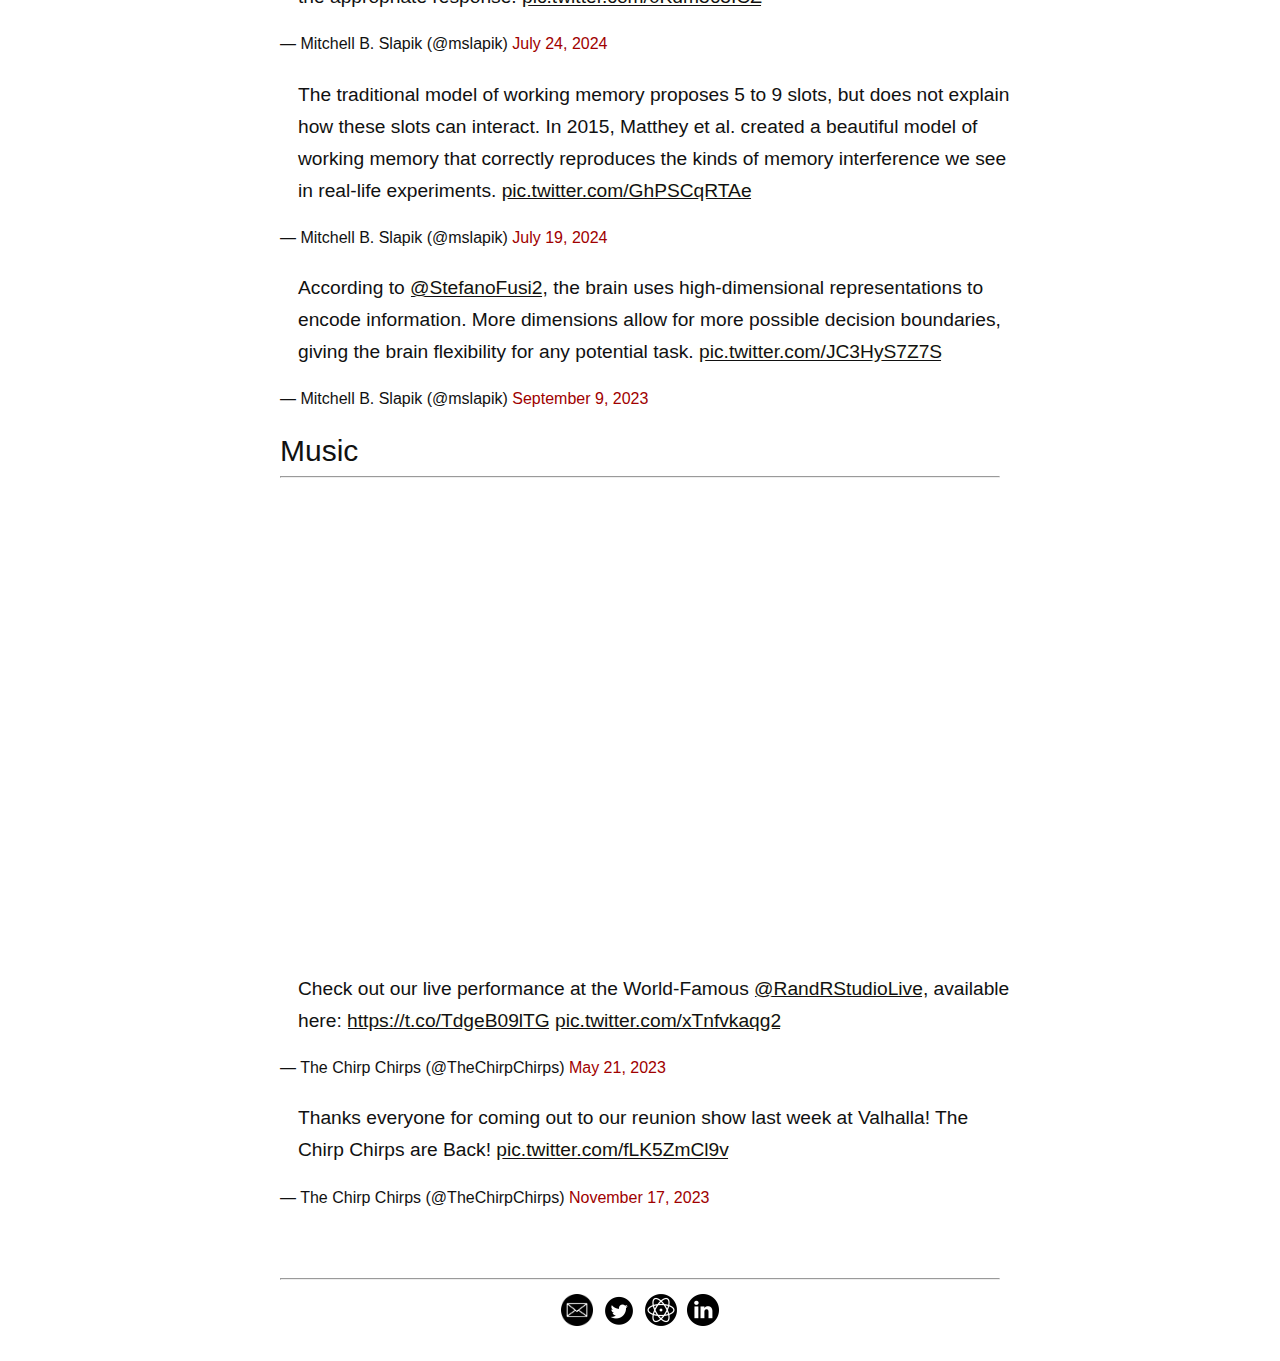
==== commit f8a42fa4: "Update index.html" ====
--- a/index.html
+++ b/index.html
@@ -274,14 +274,14 @@
         </blockquote>
         <script async src="https://platform.twitter.com/widgets.js" charset="utf-8"></script>
         <blockquote class="twitter-tweet">
-          <p lang="en" dir="ltr">Communication subspaces enable the brain to selectively send different signals to different brain regions. Here, neuron 3 computes the sum of neurons 1 and 2, whereas neuron 4 computes their difference. In this way, neurons 3 and 4 can trace out completely independent patterns. <a href="https://t.co/9iz9nsiEoS">pic.twitter.com/9iz9nsiEoS</a></p>
-          &mdash; Mitchell B. Slapik (@mslapik) <a href="https://twitter.com/mslapik/status/1744142687966478567?ref_src=twsrc%5Etfw">January 7, 2024</a>
-        </blockquote>
-        <script async src="https://platform.twitter.com/widgets.js" charset="utf-8"></script>
-        <blockquote class="twitter-tweet">
           <p lang="en" dir="ltr">Motor cortex generates outputs while keeping track of its place in a sequence. To do this, it must avoid intersections, such as the center of a figure-8, where it could get off-track. A majority of motor cortex prevents these intersections, rather than encoding motor variables. <a href="https://t.co/mJ9DkkF5jg">pic.twitter.com/mJ9DkkF5jg</a></p>
           &mdash; Mitchell B. Slapik (@mslapik) <a href="https://twitter.com/mslapik/status/1845169864601690564?ref_src=twsrc%5Etfw">October 12, 2024</a>
         </blockquote> 
+        <script async src="https://platform.twitter.com/widgets.js" charset="utf-8"></script>
+        <blockquote class="twitter-tweet">
+          <p lang="en" dir="ltr">Communication subspaces enable the brain to selectively send different signals to different brain regions. Here, neuron 3 computes the sum of neurons 1 and 2, whereas neuron 4 computes their difference. In this way, neurons 3 and 4 can trace out completely independent patterns. <a href="https://t.co/9iz9nsiEoS">pic.twitter.com/9iz9nsiEoS</a></p>
+          &mdash; Mitchell B. Slapik (@mslapik) <a href="https://twitter.com/mslapik/status/1744142687966478567?ref_src=twsrc%5Etfw">January 7, 2024</a>
+        </blockquote>
         <script async src="https://platform.twitter.com/widgets.js" charset="utf-8"></script>
         <blockquote class="twitter-tweet">
           <p lang="en" dir="ltr">A 1995 Science paper showed that outfielders don't run in a straight line to catch a flyball. Instead, they run so that the ball appears to make a straight line in the sky. This simple strategy ensures that they end up in the right location without requiring any complex math. <a href="https://t.co/1CkO8UXPbT">pic.twitter.com/1CkO8UXPbT</a></p>
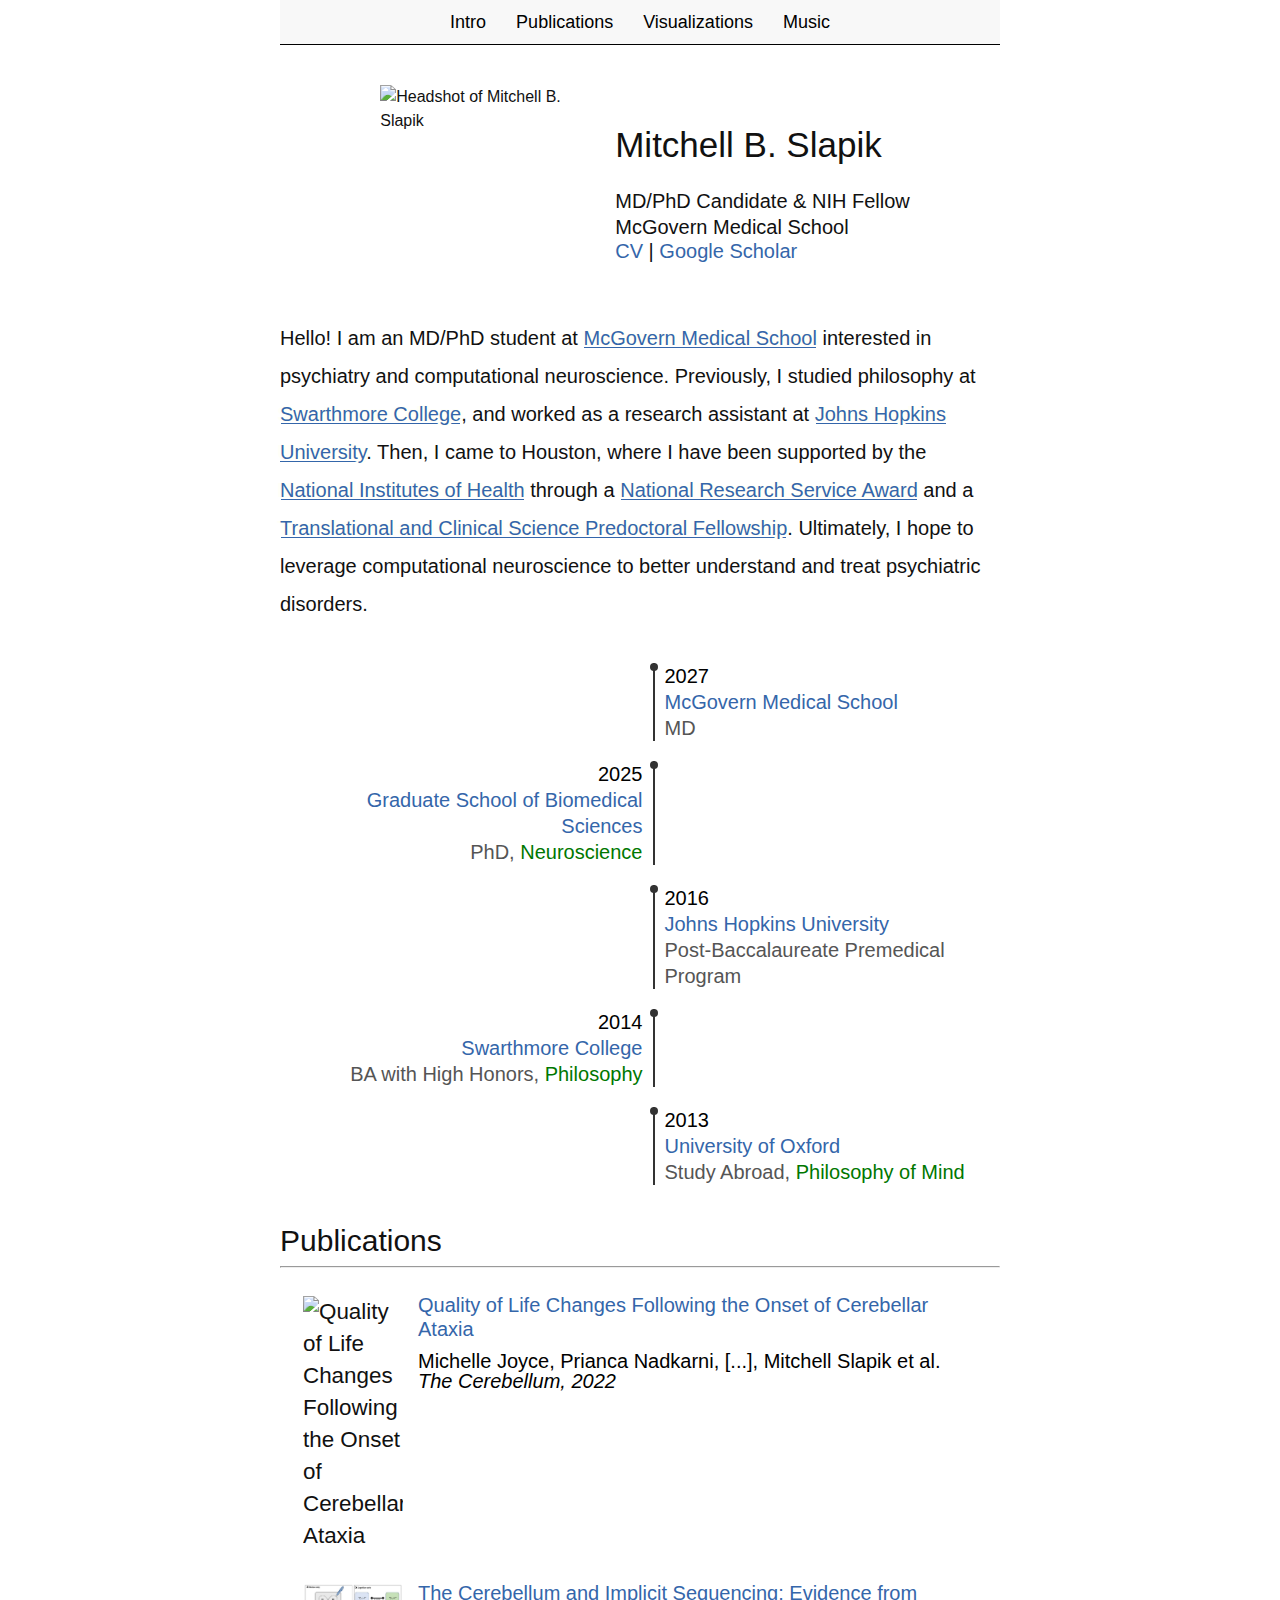
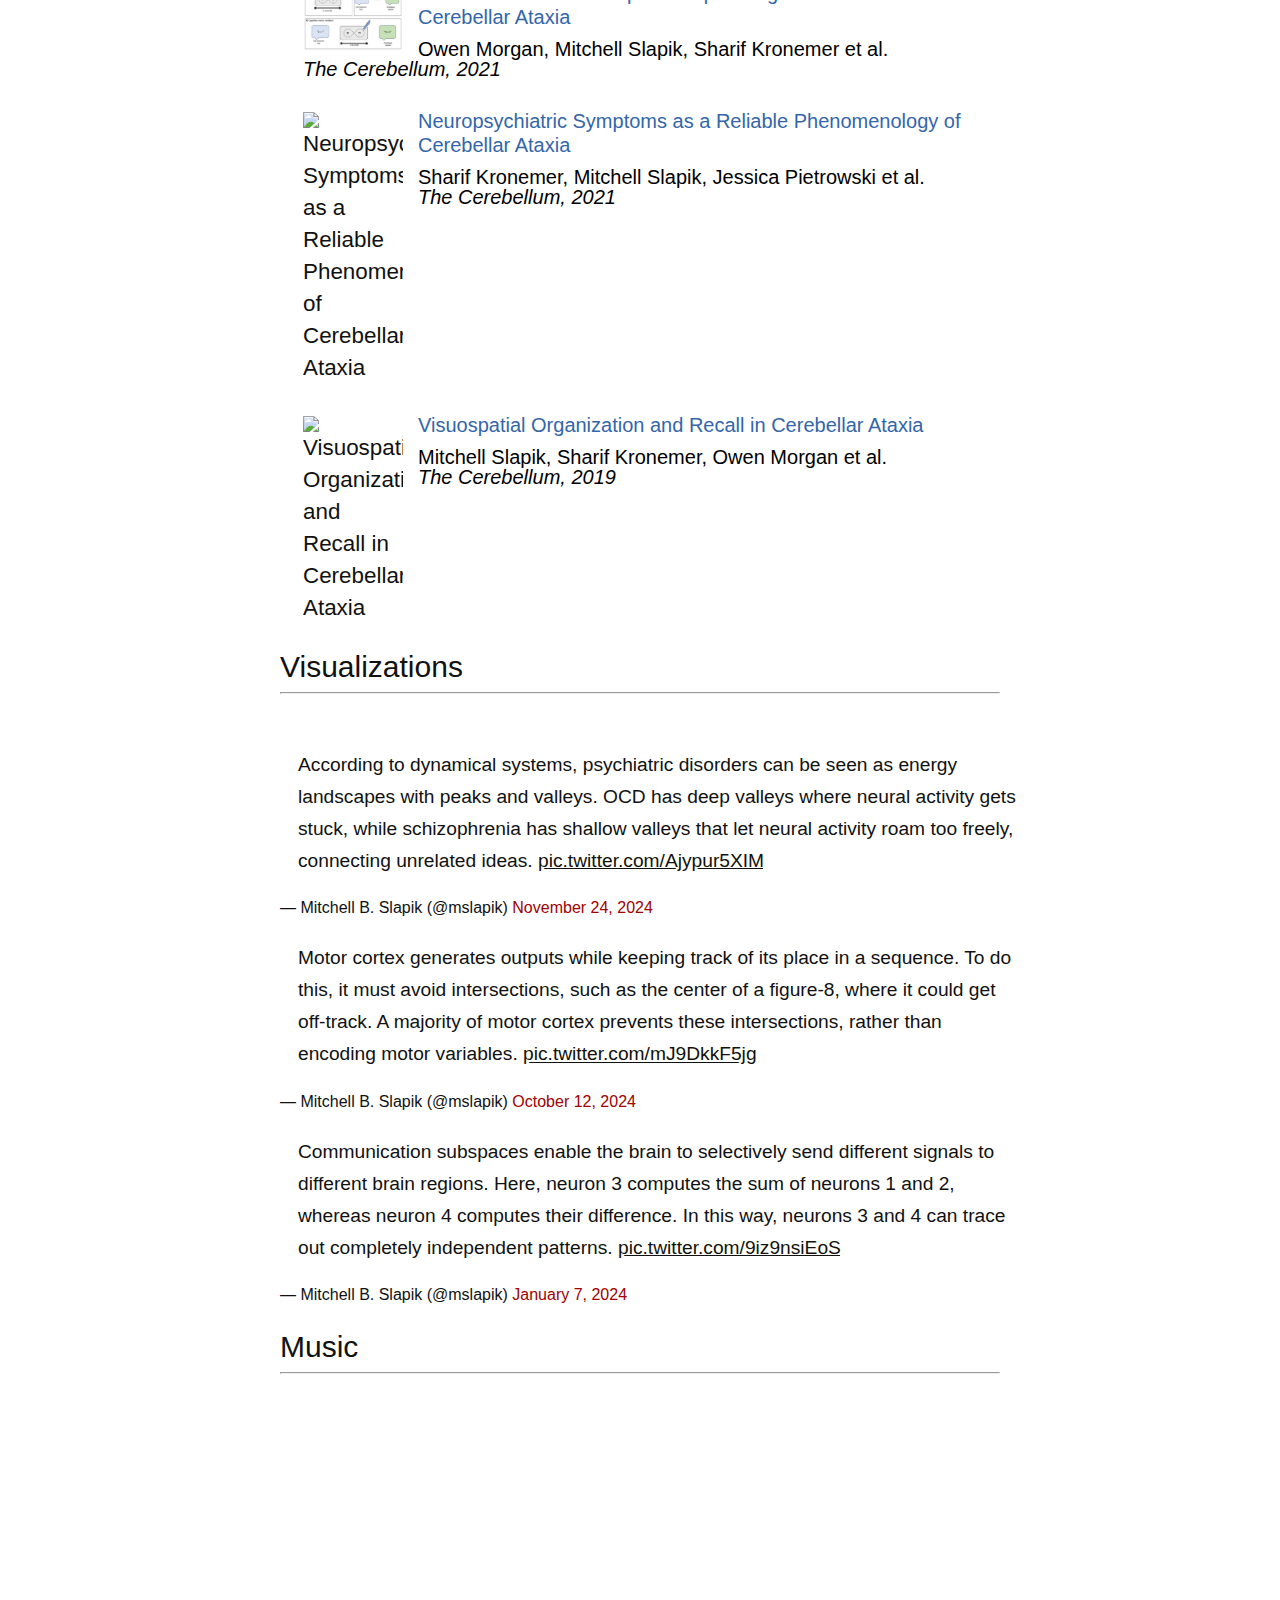
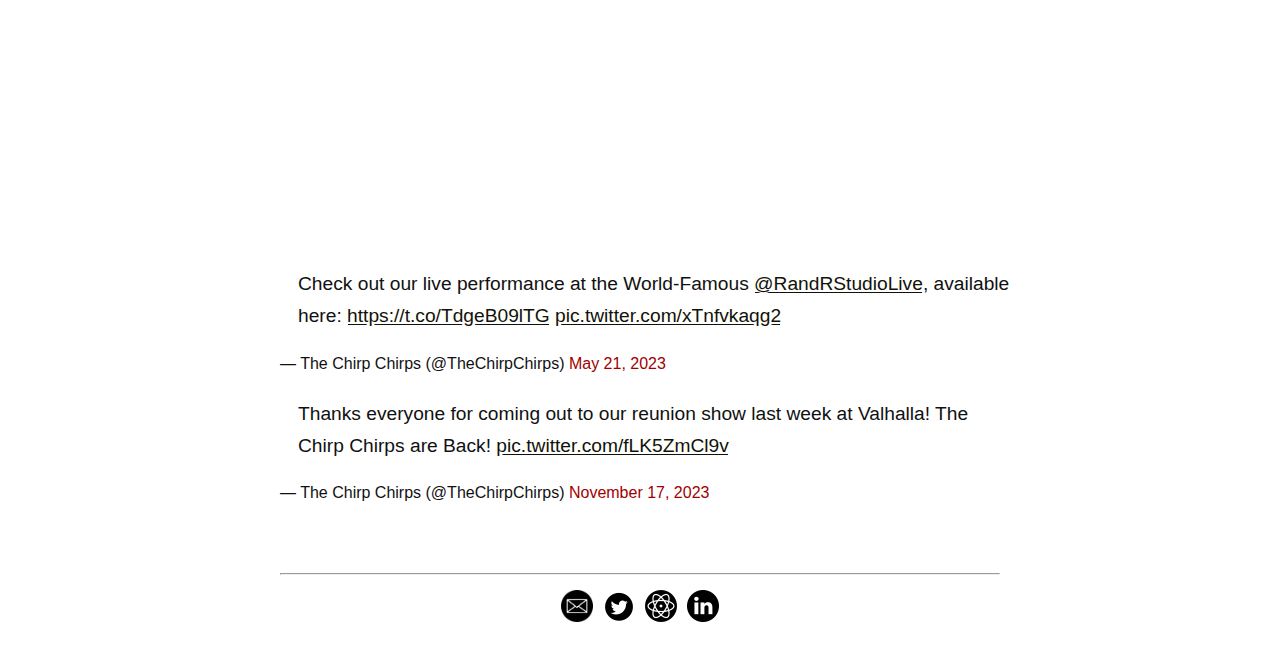
==== commit 6dee8613: "Update index.html" ====
--- a/index.html
+++ b/index.html
@@ -170,9 +170,9 @@
 
       <p></p>
 
-      <p class="intro" style="padding-top: 10px; text-decoration: none;"> I am fascinated by how the brain intricately processes information. I studied this as a philosophy major at <a style="color:rgb(52, 102, 170);" href="https://www.swarthmore.edu/">Swarthmore College</a>, as a research assistant at <a style="color:rgb(52, 102, 170);" href="https://www.jhu.edu/">Johns Hopkins University</a> and as an MD/PhD student at <a style="color:rgb(52, 102, 170);" href="https://med.uth.edu/">McGovern Medical School</a>. 
-        During this time, I have been supported by the <a style="color:rgb(52, 102, 170);" href="https://www.nih.gov/">National Institutes of Health</a> through a <a style="color:rgb(52, 102, 170);" href="https://researchtraining.nih.gov/programs/fellowships/F30">National Research Service Award</a> and a <a style="color:rgb(52, 102, 170);" href="https://gsbs.uth.edu/ccts-tl1/">Translational and Clinical Science Predoctoral Fellowship</a>.
-        Ultimately, I plan to leverage computational neuroscience to better understand and treat psychiatric disorders.
+      <p class="intro" style="padding-top: 10px; text-decoration: none;"> Hello! I am an MD/PhD student at <a style="color:rgb(52, 102, 170);" href="https://med.uth.edu/">McGovern Medical School</a> interested in psychiatry and computational neuroscience. Previously, I studied philosophy at <a style="color:rgb(52, 102, 170);" href="https://www.swarthmore.edu/">Swarthmore College</a>, and worked as a research assistant at <a style="color:rgb(52, 102, 170);" href="https://www.jhu.edu/">Johns Hopkins University</a>. 
+        Then, I came to Houston, where I have been supported by the <a style="color:rgb(52, 102, 170);" href="https://www.nih.gov/">National Institutes of Health</a> through a <a style="color:rgb(52, 102, 170);" href="https://researchtraining.nih.gov/programs/fellowships/F30">National Research Service Award</a> and a <a style="color:rgb(52, 102, 170);" href="https://gsbs.uth.edu/ccts-tl1/">Translational and Clinical Science Predoctoral Fellowship</a>.
+        Ultimately, I hope to leverage computational neuroscience to better understand and treat psychiatric disorders.
         <br>
         </p>
     </div>
@@ -269,10 +269,9 @@
 
       <div class="tweets">
         <blockquote class="twitter-tweet">
-          <p lang="en" dir="ltr">I have created a website for my visuals of dynamical motifs! These provide a nice introduction to dynamical systems in the context of neuroscience. Also thank you to Dr. Paul Miller for giving me permission to animate his figures. <a href="https://t.co/HoR7wpwSjy">https://t.co/HoR7wpwSjy</a> <a href="https://t.co/dh8z05Ocy3">pic.twitter.com/dh8z05Ocy3</a></p>
-          &mdash; Mitchell B. Slapik (@mslapik) <a href="https://twitter.com/mslapik/status/1729318711184539787?ref_src=twsrc%5Etfw">November 28, 2023</a>
-        </blockquote>
-        <script async src="https://platform.twitter.com/widgets.js" charset="utf-8"></script>
+          <p lang="en" dir="ltr">According to dynamical systems, psychiatric disorders can be seen as energy landscapes with peaks and valleys. OCD has deep valleys where neural activity gets stuck, while schizophrenia has shallow valleys that let neural activity roam too freely, connecting unrelated ideas. <a href="https://t.co/Ajypur5XIM">pic.twitter.com/Ajypur5XIM</a></p>
+          &mdash; Mitchell B. Slapik (@mslapik) <a href="https://twitter.com/mslapik/status/1860522739234132296?ref_src=twsrc%5Etfw">November 24, 2024</a>
+        </blockquote> <script async src="https://platform.twitter.com/widgets.js" charset="utf-8"></script>
         <blockquote class="twitter-tweet">
           <p lang="en" dir="ltr">Motor cortex generates outputs while keeping track of its place in a sequence. To do this, it must avoid intersections, such as the center of a figure-8, where it could get off-track. A majority of motor cortex prevents these intersections, rather than encoding motor variables. <a href="https://t.co/mJ9DkkF5jg">pic.twitter.com/mJ9DkkF5jg</a></p>
           &mdash; Mitchell B. Slapik (@mslapik) <a href="https://twitter.com/mslapik/status/1845169864601690564?ref_src=twsrc%5Etfw">October 12, 2024</a>
@@ -283,6 +282,12 @@
           &mdash; Mitchell B. Slapik (@mslapik) <a href="https://twitter.com/mslapik/status/1744142687966478567?ref_src=twsrc%5Etfw">January 7, 2024</a>
         </blockquote>
         <script async src="https://platform.twitter.com/widgets.js" charset="utf-8"></script>
+        <!--
+        <blockquote class="twitter-tweet">
+          <p lang="en" dir="ltr">I have created a website for my visuals of dynamical motifs! These provide a nice introduction to dynamical systems in the context of neuroscience. Also thank you to Dr. Paul Miller for giving me permission to animate his figures. <a href="https://t.co/HoR7wpwSjy">https://t.co/HoR7wpwSjy</a> <a href="https://t.co/dh8z05Ocy3">pic.twitter.com/dh8z05Ocy3</a></p>
+          &mdash; Mitchell B. Slapik (@mslapik) <a href="https://twitter.com/mslapik/status/1729318711184539787?ref_src=twsrc%5Etfw">November 28, 2023</a>
+        </blockquote>
+        <script async src="https://platform.twitter.com/widgets.js" charset="utf-8"></script>
         <blockquote class="twitter-tweet">
           <p lang="en" dir="ltr">A 1995 Science paper showed that outfielders don't run in a straight line to catch a flyball. Instead, they run so that the ball appears to make a straight line in the sky. This simple strategy ensures that they end up in the right location without requiring any complex math. <a href="https://t.co/1CkO8UXPbT">pic.twitter.com/1CkO8UXPbT</a></p>
           &mdash; Mitchell B. Slapik (@mslapik) <a href="https://twitter.com/mslapik/status/1813031547580350524?ref_src=twsrc%5Etfw">July 16, 2024</a>
@@ -303,7 +308,7 @@
           &mdash; Mitchell B. Slapik (@mslapik) <a href="https://twitter.com/mslapik/status/1700545481703588263?ref_src=twsrc%5Etfw">September 9, 2023</a>
         </blockquote>
         <script async src="https://platform.twitter.com/widgets.js" charset="utf-8"></script>
-
+        -->
       </div>
       <br>
     </div>
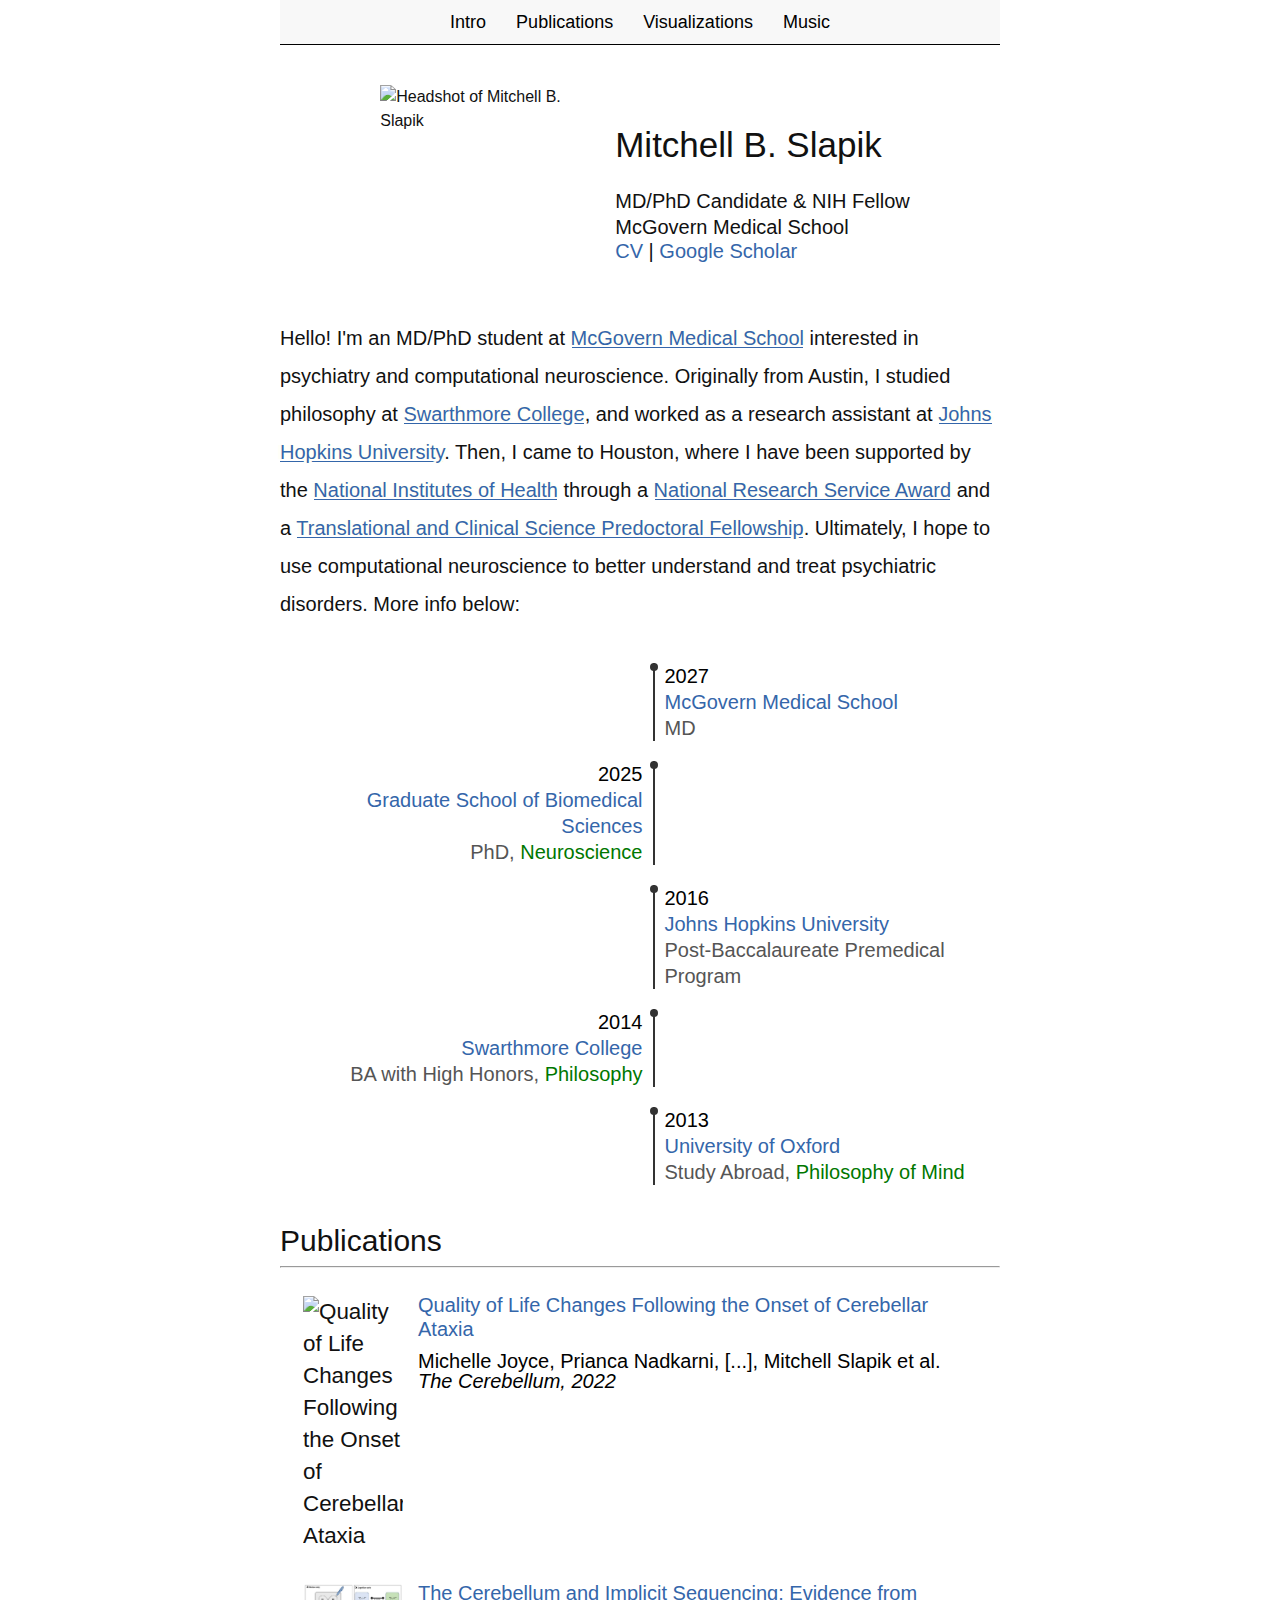
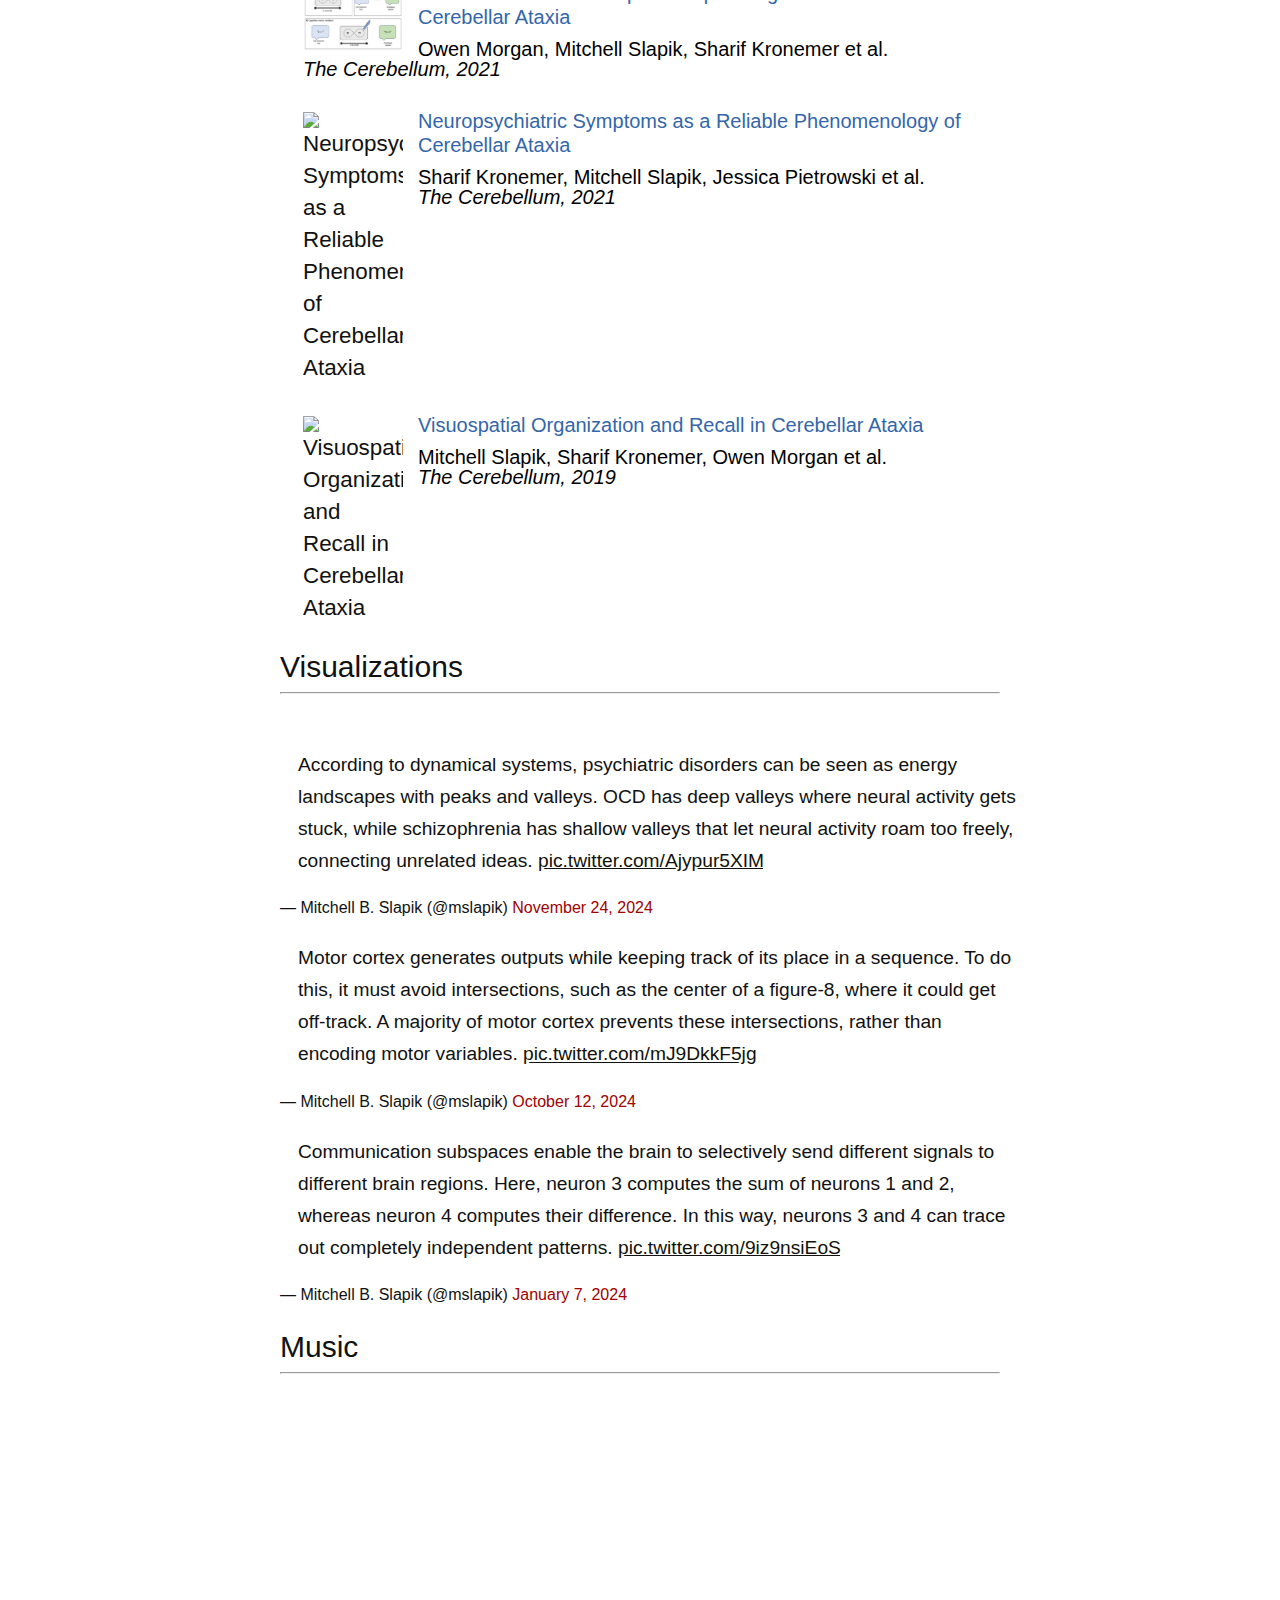
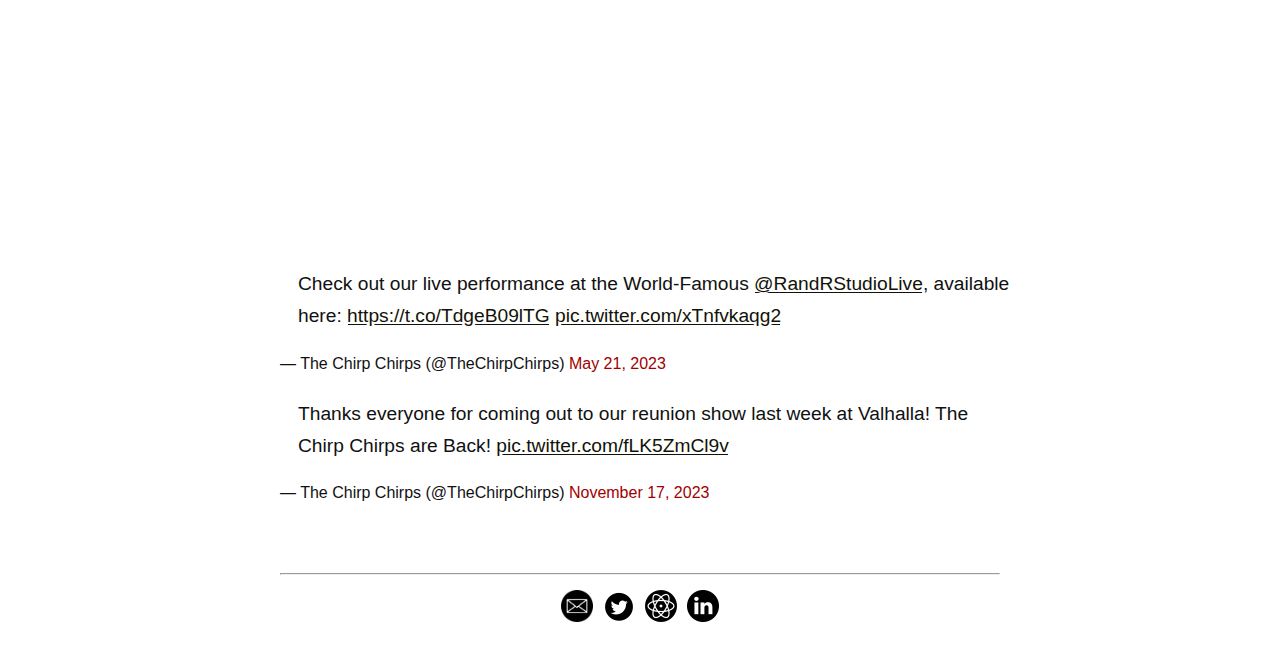
==== commit e605cc9f: "Update index.html" ====
--- a/index.html
+++ b/index.html
@@ -170,9 +170,9 @@
 
       <p></p>
 
-      <p class="intro" style="padding-top: 10px; text-decoration: none;"> Hello! I am an MD/PhD student at <a style="color:rgb(52, 102, 170);" href="https://med.uth.edu/">McGovern Medical School</a> interested in psychiatry and computational neuroscience. Previously, I studied philosophy at <a style="color:rgb(52, 102, 170);" href="https://www.swarthmore.edu/">Swarthmore College</a>, and worked as a research assistant at <a style="color:rgb(52, 102, 170);" href="https://www.jhu.edu/">Johns Hopkins University</a>. 
+      <p class="intro" style="padding-top: 10px; text-decoration: none;"> Hello! I'm an MD/PhD student at <a style="color:rgb(52, 102, 170);" href="https://med.uth.edu/">McGovern Medical School</a> interested in psychiatry and computational neuroscience. Originally from Austin, I studied philosophy at <a style="color:rgb(52, 102, 170);" href="https://www.swarthmore.edu/">Swarthmore College</a>, and worked as a research assistant at <a style="color:rgb(52, 102, 170);" href="https://www.jhu.edu/">Johns Hopkins University</a>. 
         Then, I came to Houston, where I have been supported by the <a style="color:rgb(52, 102, 170);" href="https://www.nih.gov/">National Institutes of Health</a> through a <a style="color:rgb(52, 102, 170);" href="https://researchtraining.nih.gov/programs/fellowships/F30">National Research Service Award</a> and a <a style="color:rgb(52, 102, 170);" href="https://gsbs.uth.edu/ccts-tl1/">Translational and Clinical Science Predoctoral Fellowship</a>.
-        Ultimately, I hope to leverage computational neuroscience to better understand and treat psychiatric disorders.
+        Ultimately, I hope to use computational neuroscience to better understand and treat psychiatric disorders. More info below:
         <br>
         </p>
     </div>
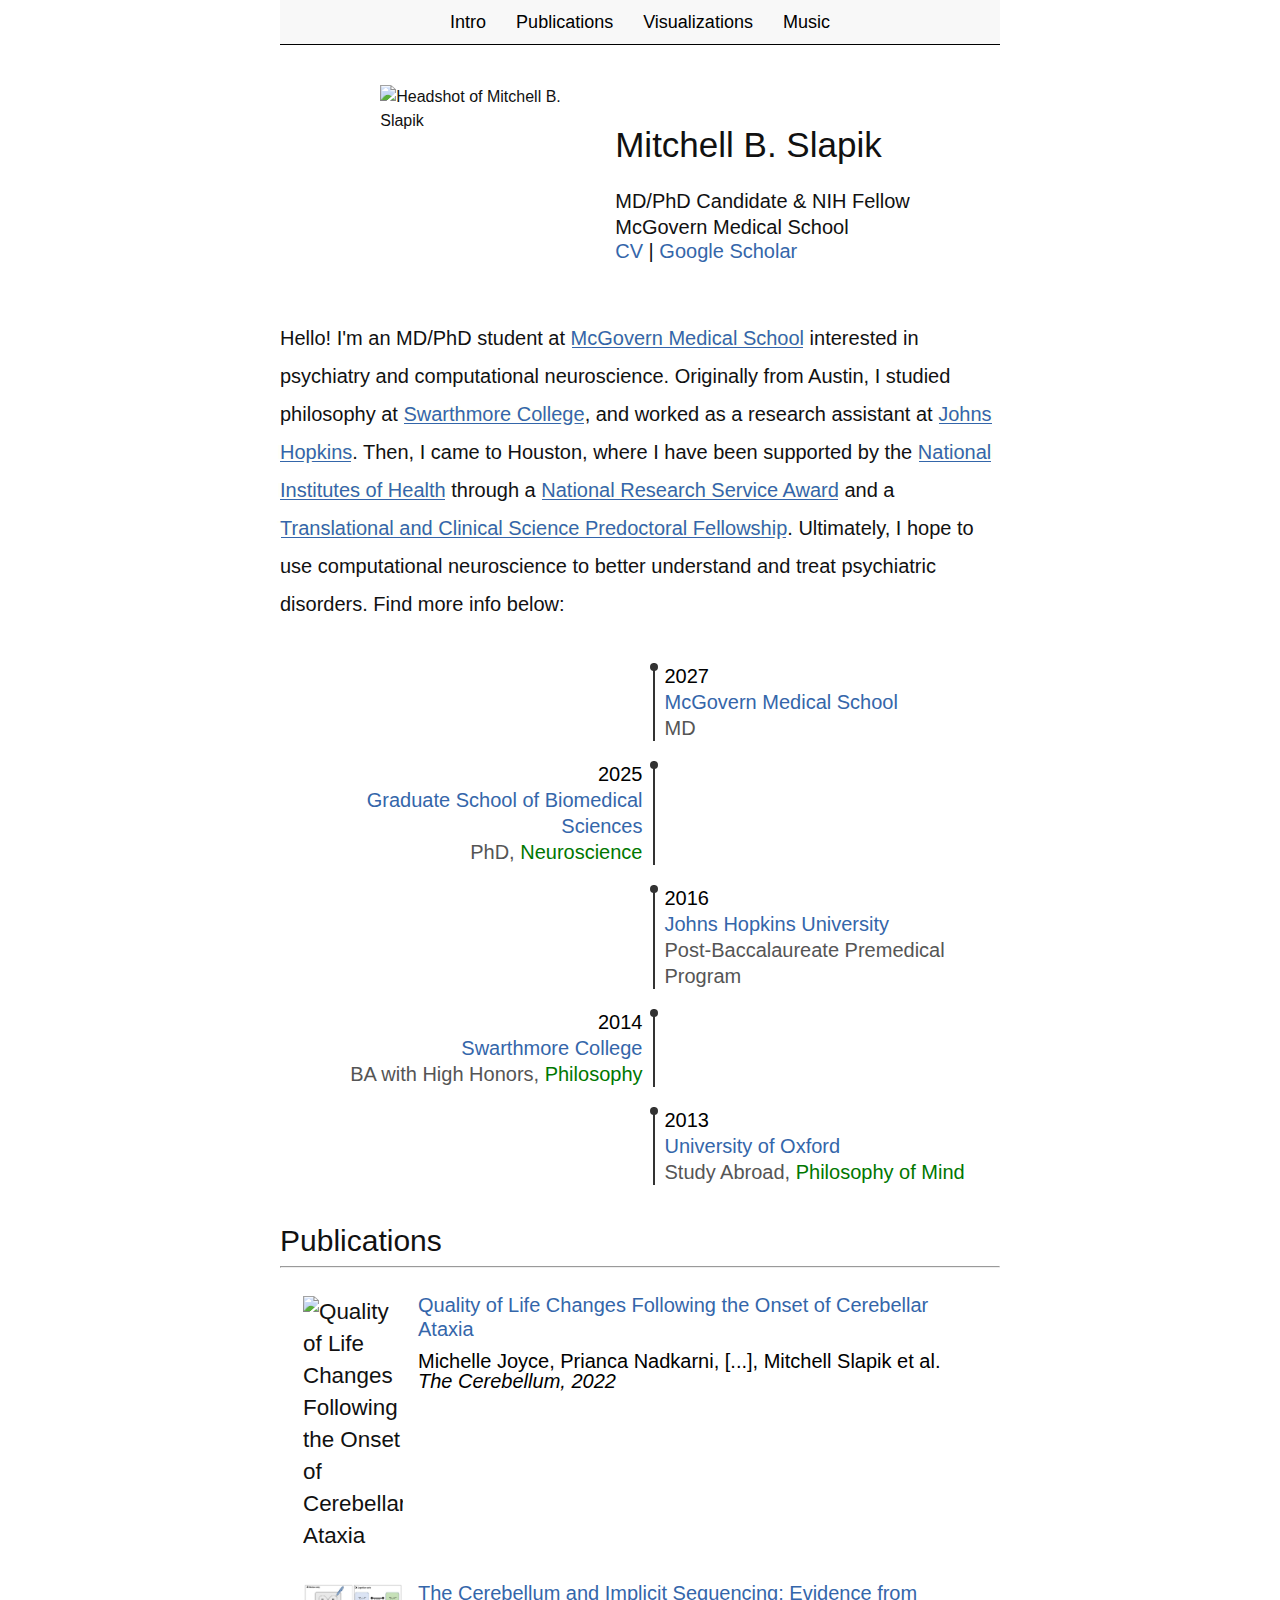
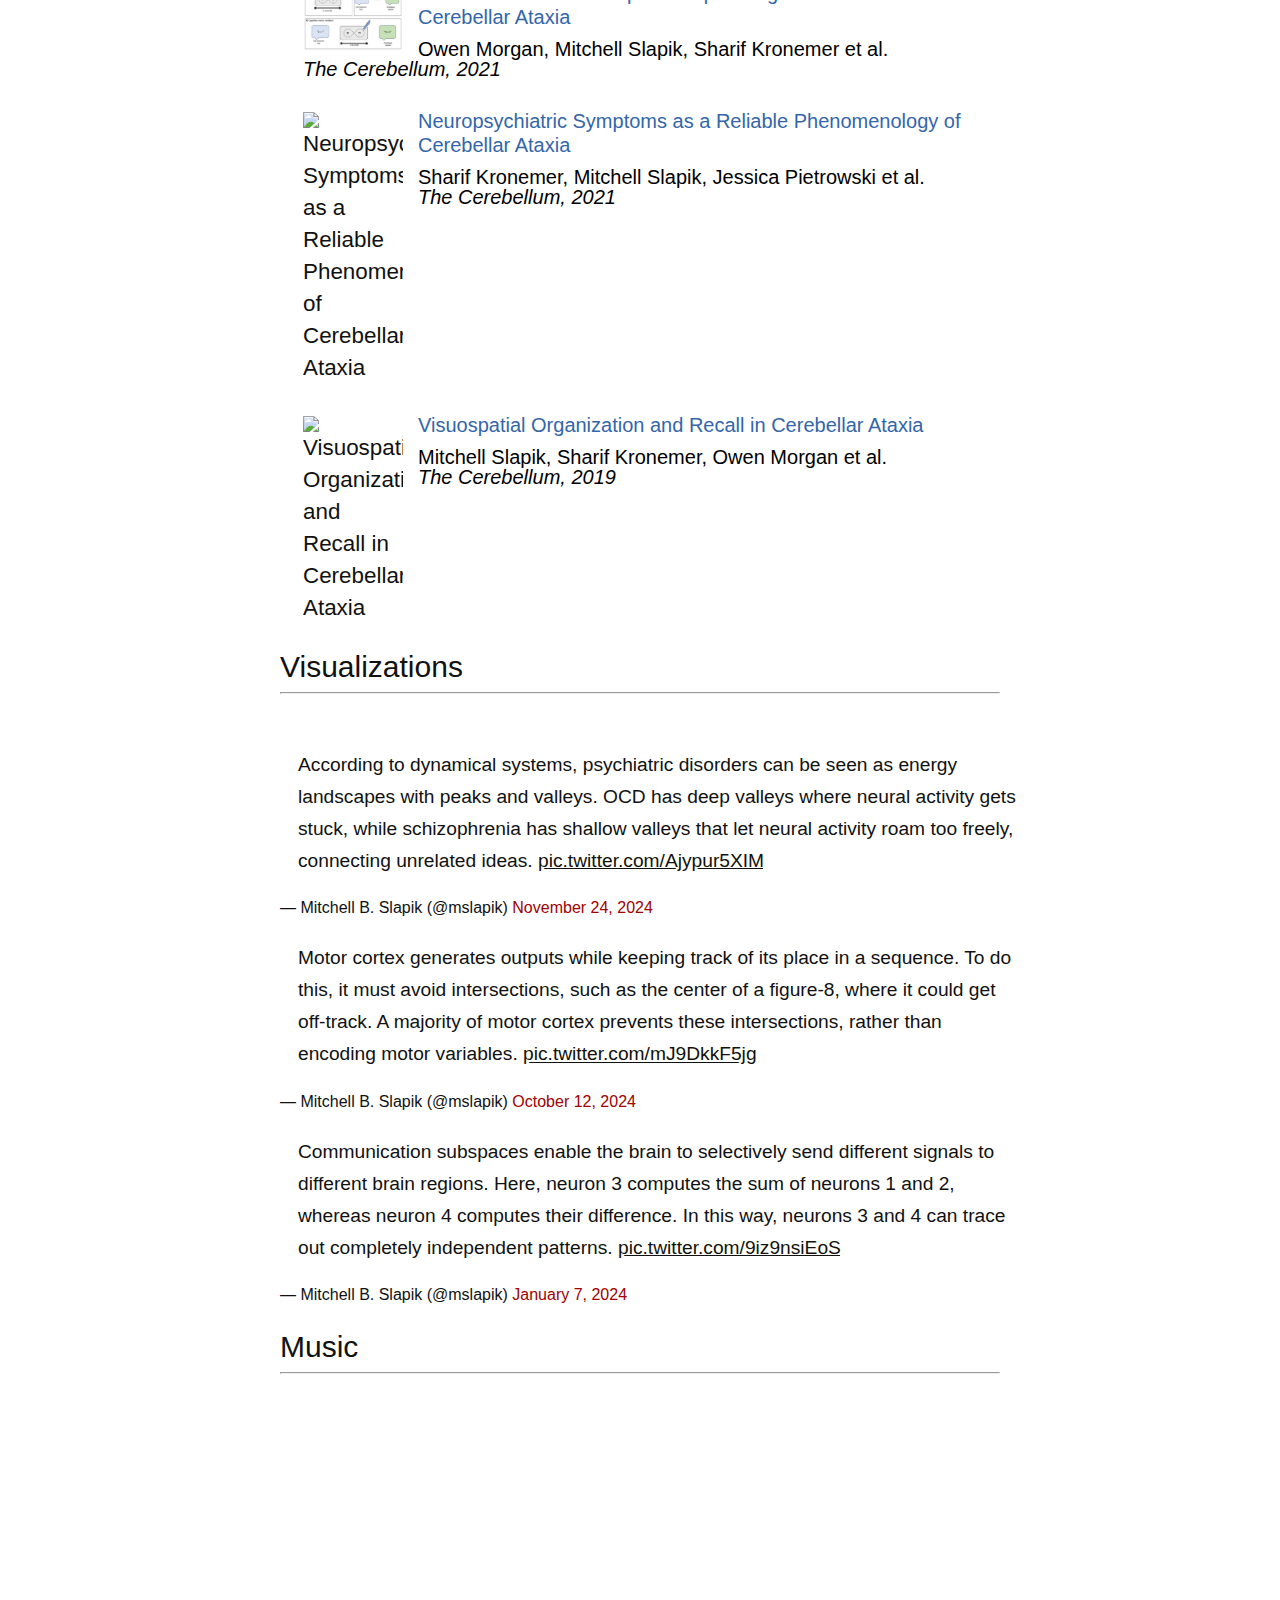
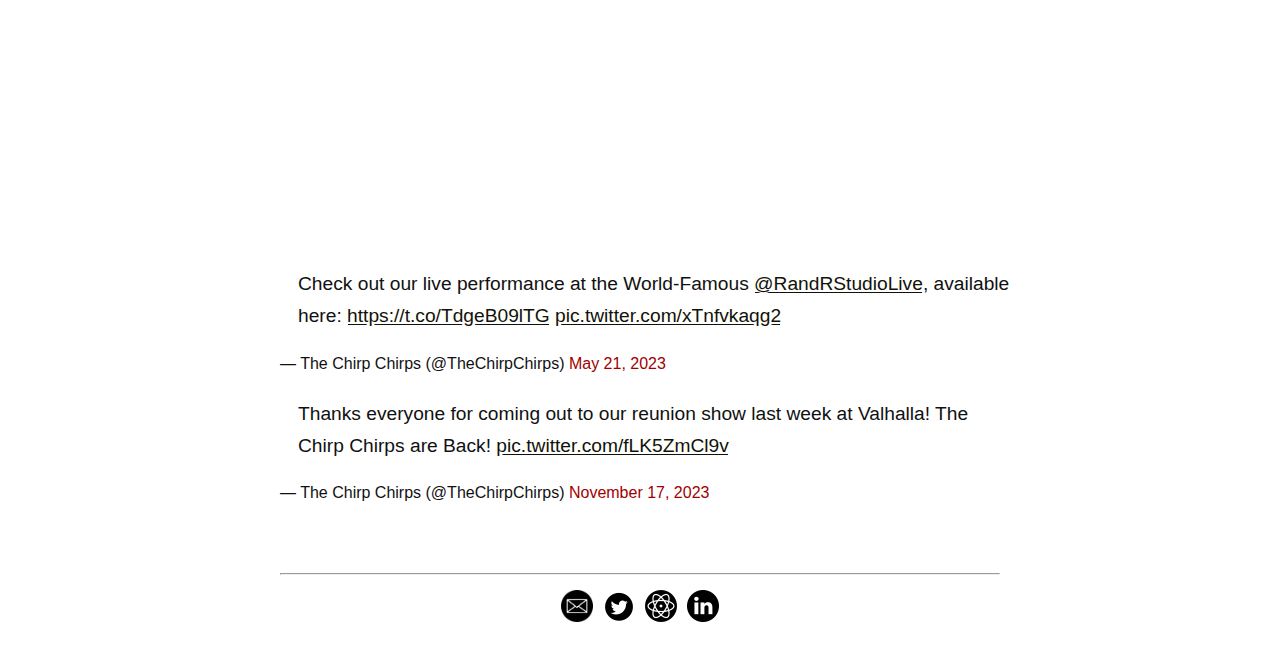
==== commit f863f18e: "Update index.html" ====
--- a/index.html
+++ b/index.html
@@ -170,9 +170,9 @@
 
       <p></p>
 
-      <p class="intro" style="padding-top: 10px; text-decoration: none;"> Hello! I'm an MD/PhD student at <a style="color:rgb(52, 102, 170);" href="https://med.uth.edu/">McGovern Medical School</a> interested in psychiatry and computational neuroscience. Originally from Austin, I studied philosophy at <a style="color:rgb(52, 102, 170);" href="https://www.swarthmore.edu/">Swarthmore College</a>, and worked as a research assistant at <a style="color:rgb(52, 102, 170);" href="https://www.jhu.edu/">Johns Hopkins University</a>. 
+      <p class="intro" style="padding-top: 10px; text-decoration: none;"> Hello! I'm an MD/PhD student at <a style="color:rgb(52, 102, 170);" href="https://med.uth.edu/">McGovern Medical School</a> interested in psychiatry and computational neuroscience. Originally from Austin, I studied philosophy at <a style="color:rgb(52, 102, 170);" href="https://www.swarthmore.edu/">Swarthmore College</a>, and worked as a research assistant at <a style="color:rgb(52, 102, 170);" href="https://www.jhu.edu/">Johns Hopkins</a>. 
         Then, I came to Houston, where I have been supported by the <a style="color:rgb(52, 102, 170);" href="https://www.nih.gov/">National Institutes of Health</a> through a <a style="color:rgb(52, 102, 170);" href="https://researchtraining.nih.gov/programs/fellowships/F30">National Research Service Award</a> and a <a style="color:rgb(52, 102, 170);" href="https://gsbs.uth.edu/ccts-tl1/">Translational and Clinical Science Predoctoral Fellowship</a>.
-        Ultimately, I hope to use computational neuroscience to better understand and treat psychiatric disorders. More info below:
+        Ultimately, I hope to use computational neuroscience to better understand and treat psychiatric disorders. Find more info below:
         <br>
         </p>
     </div>
